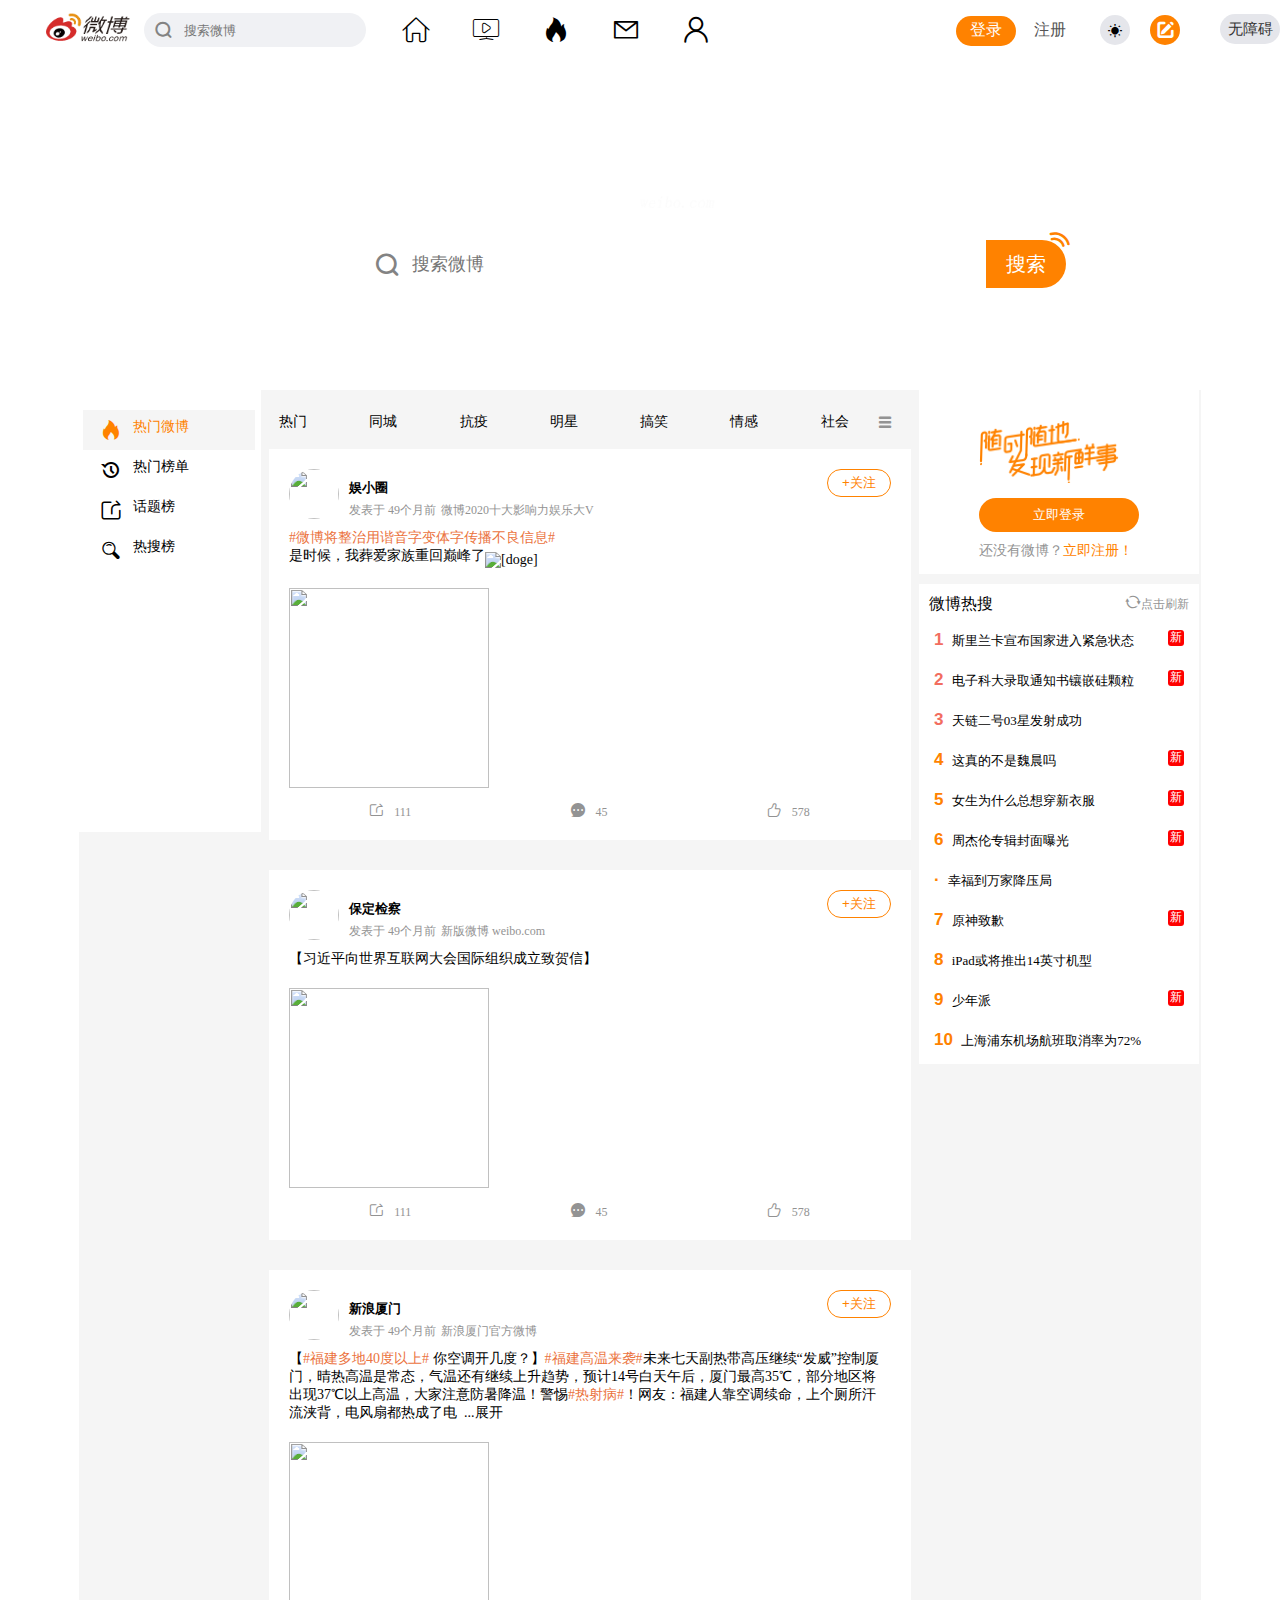
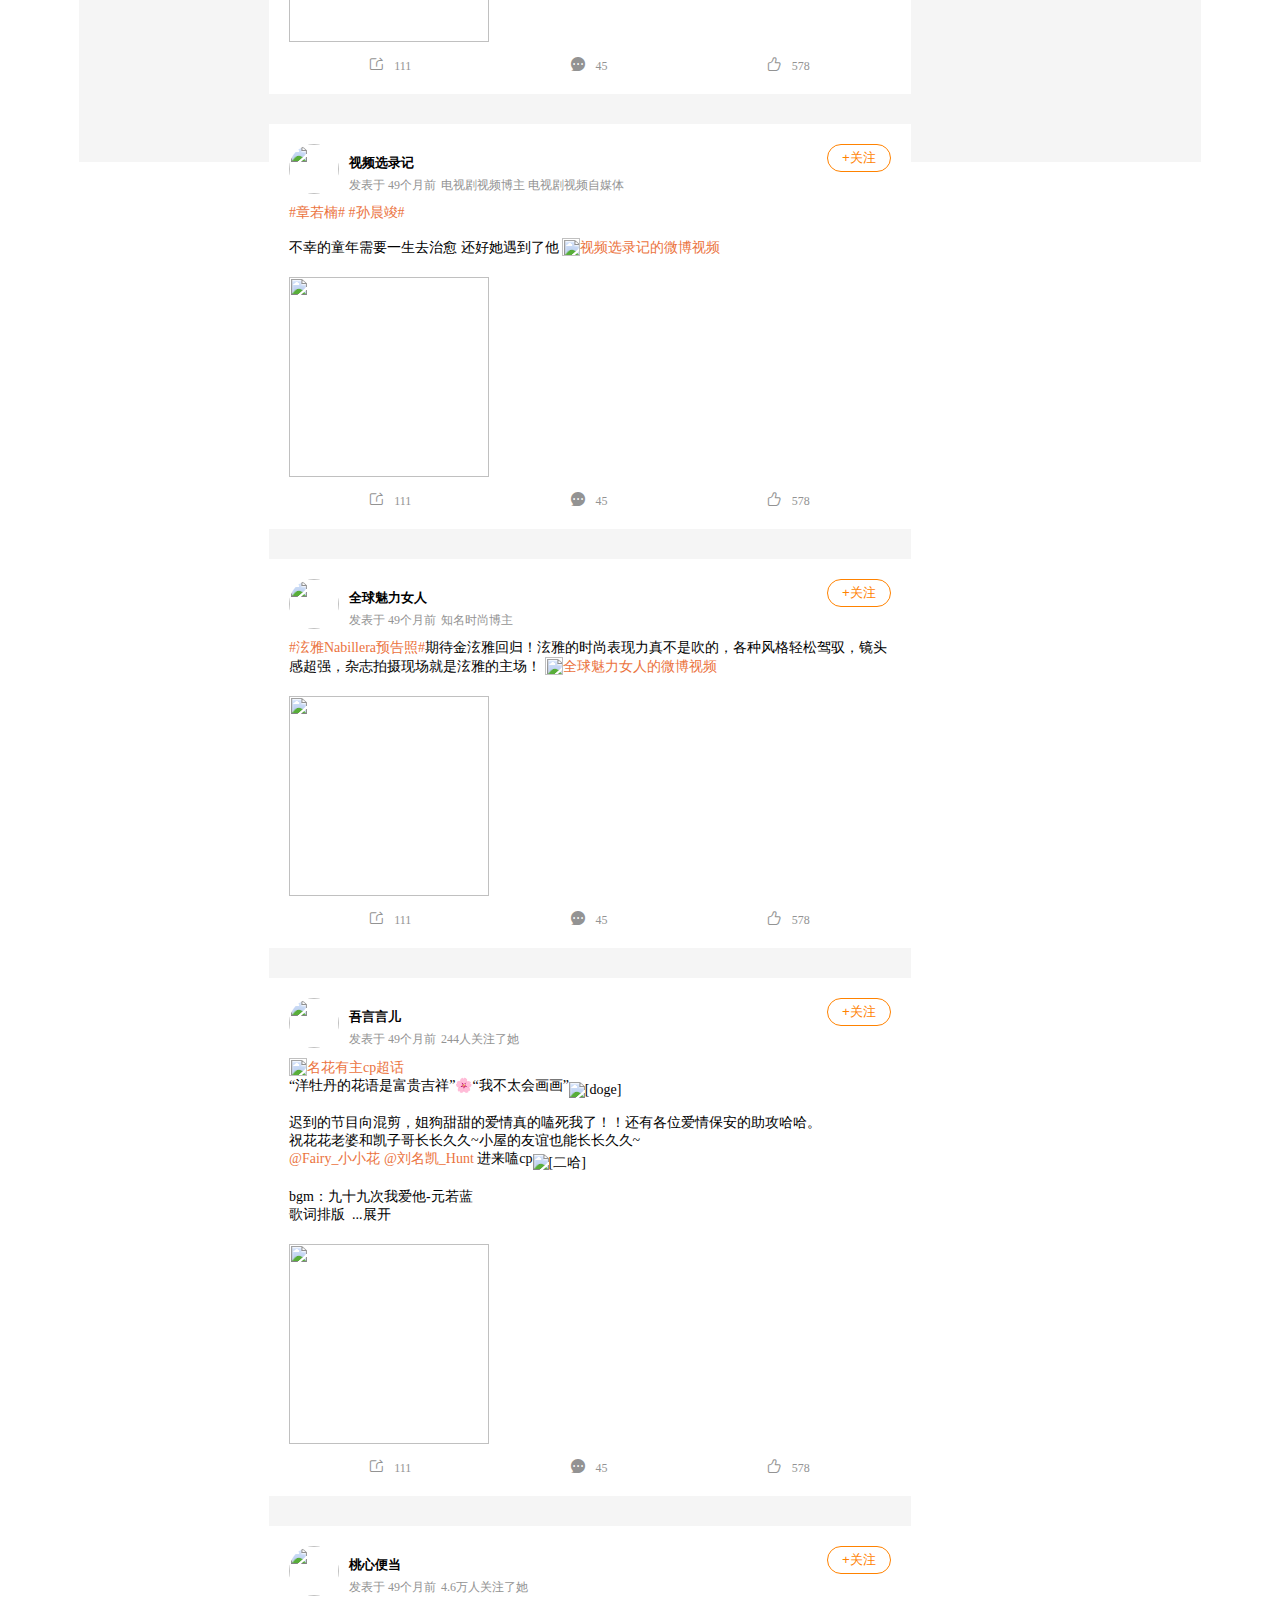
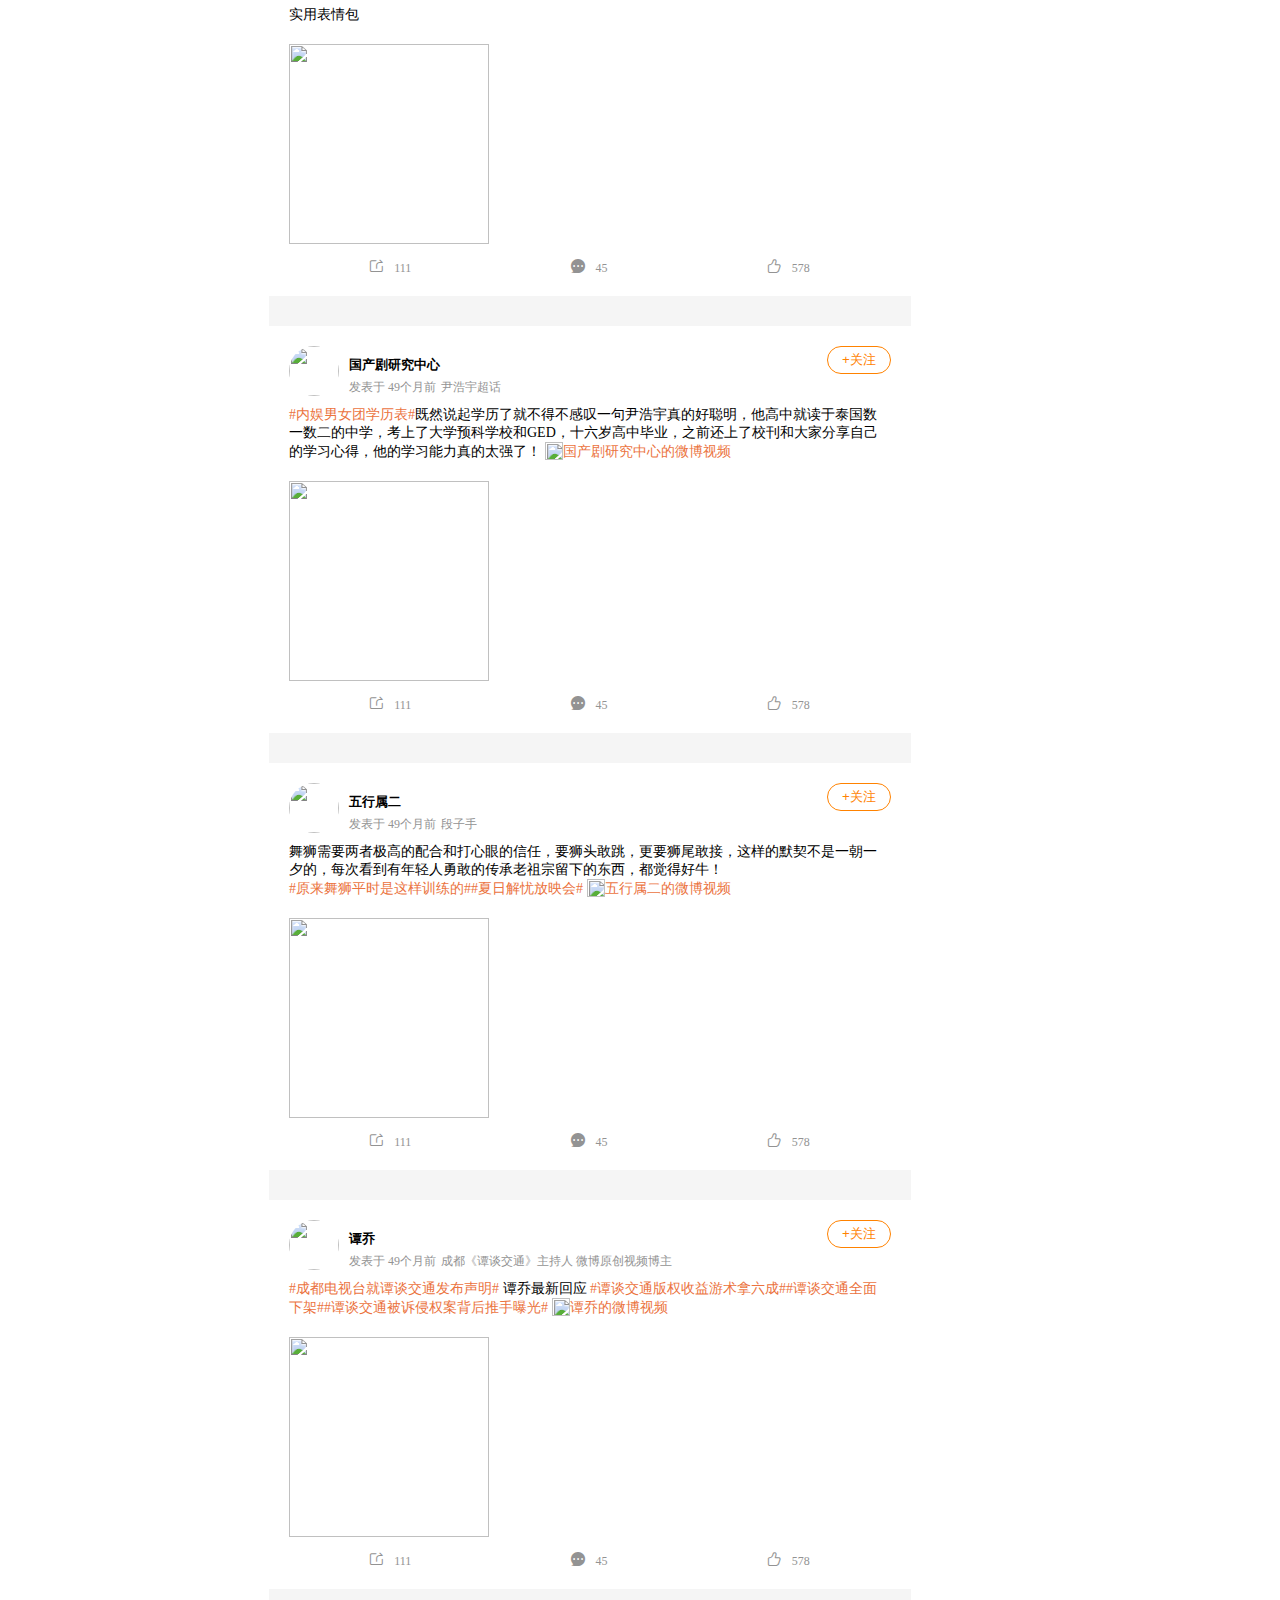
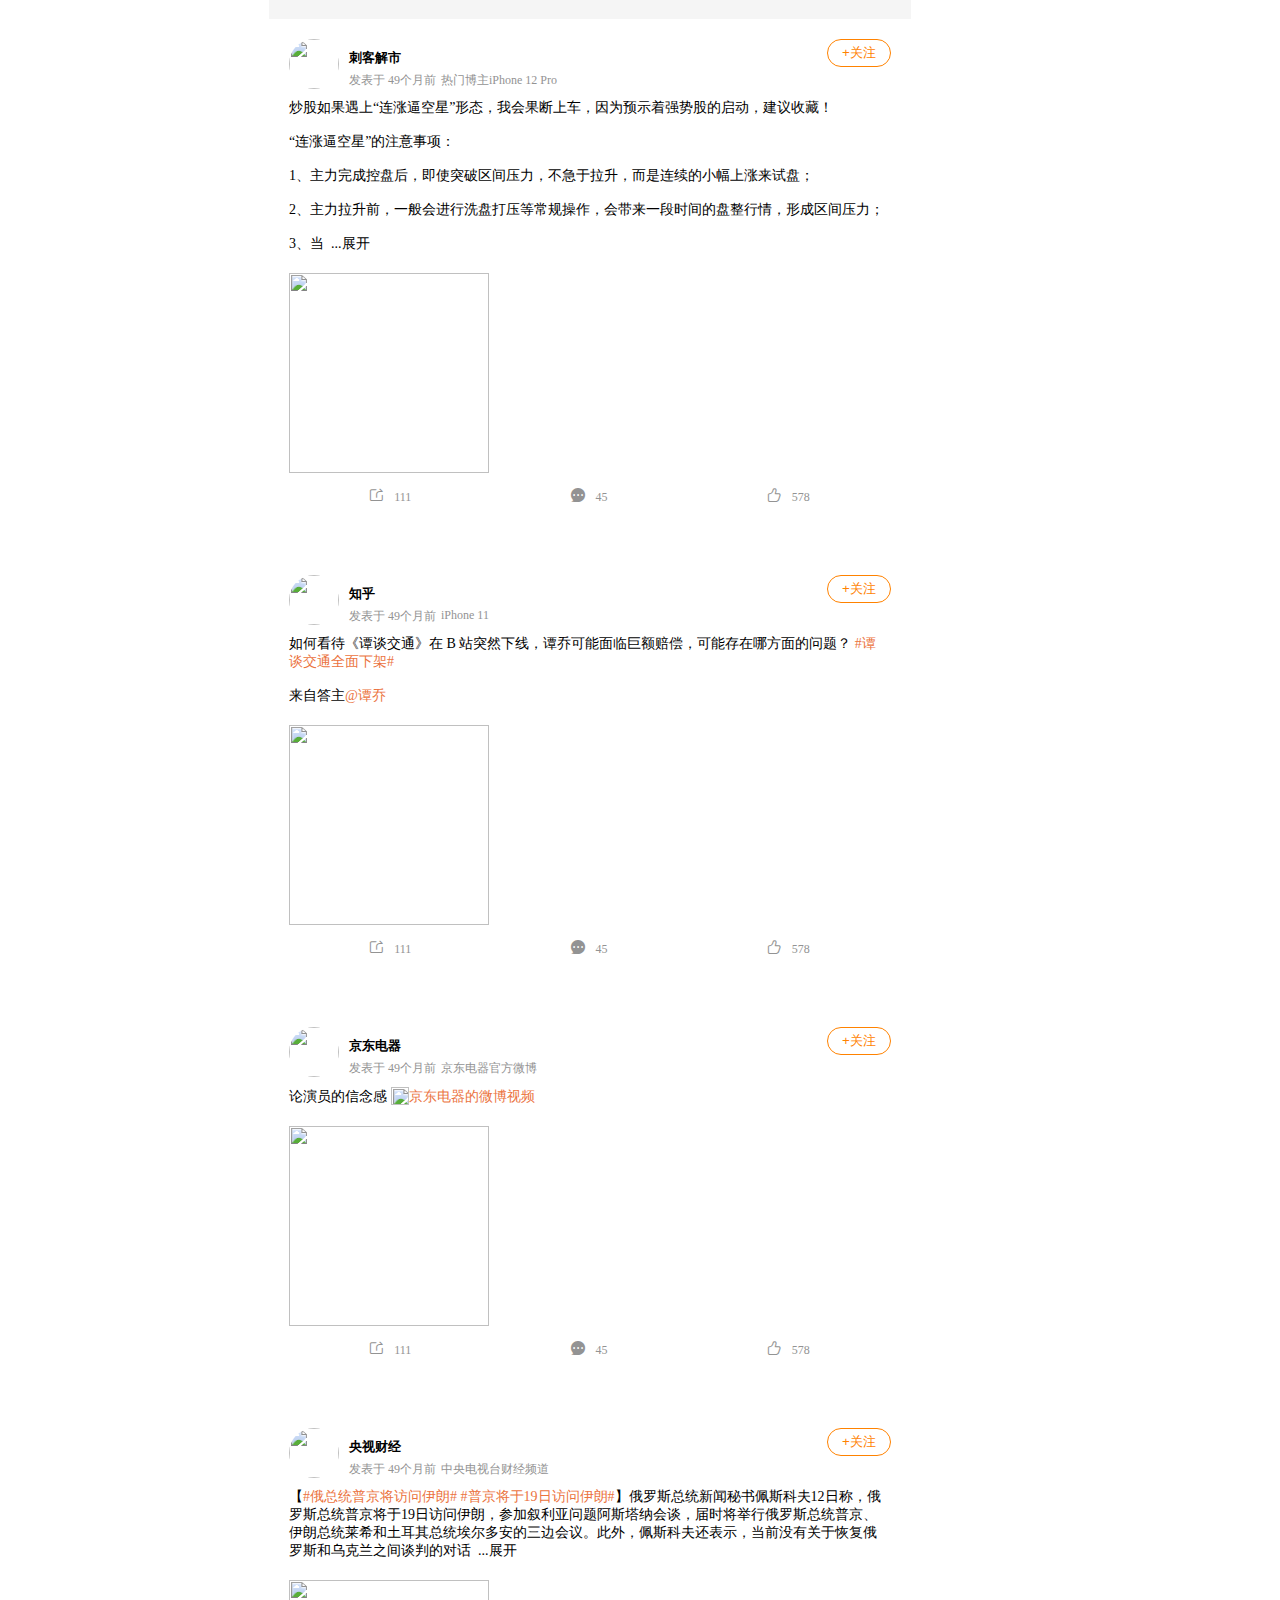
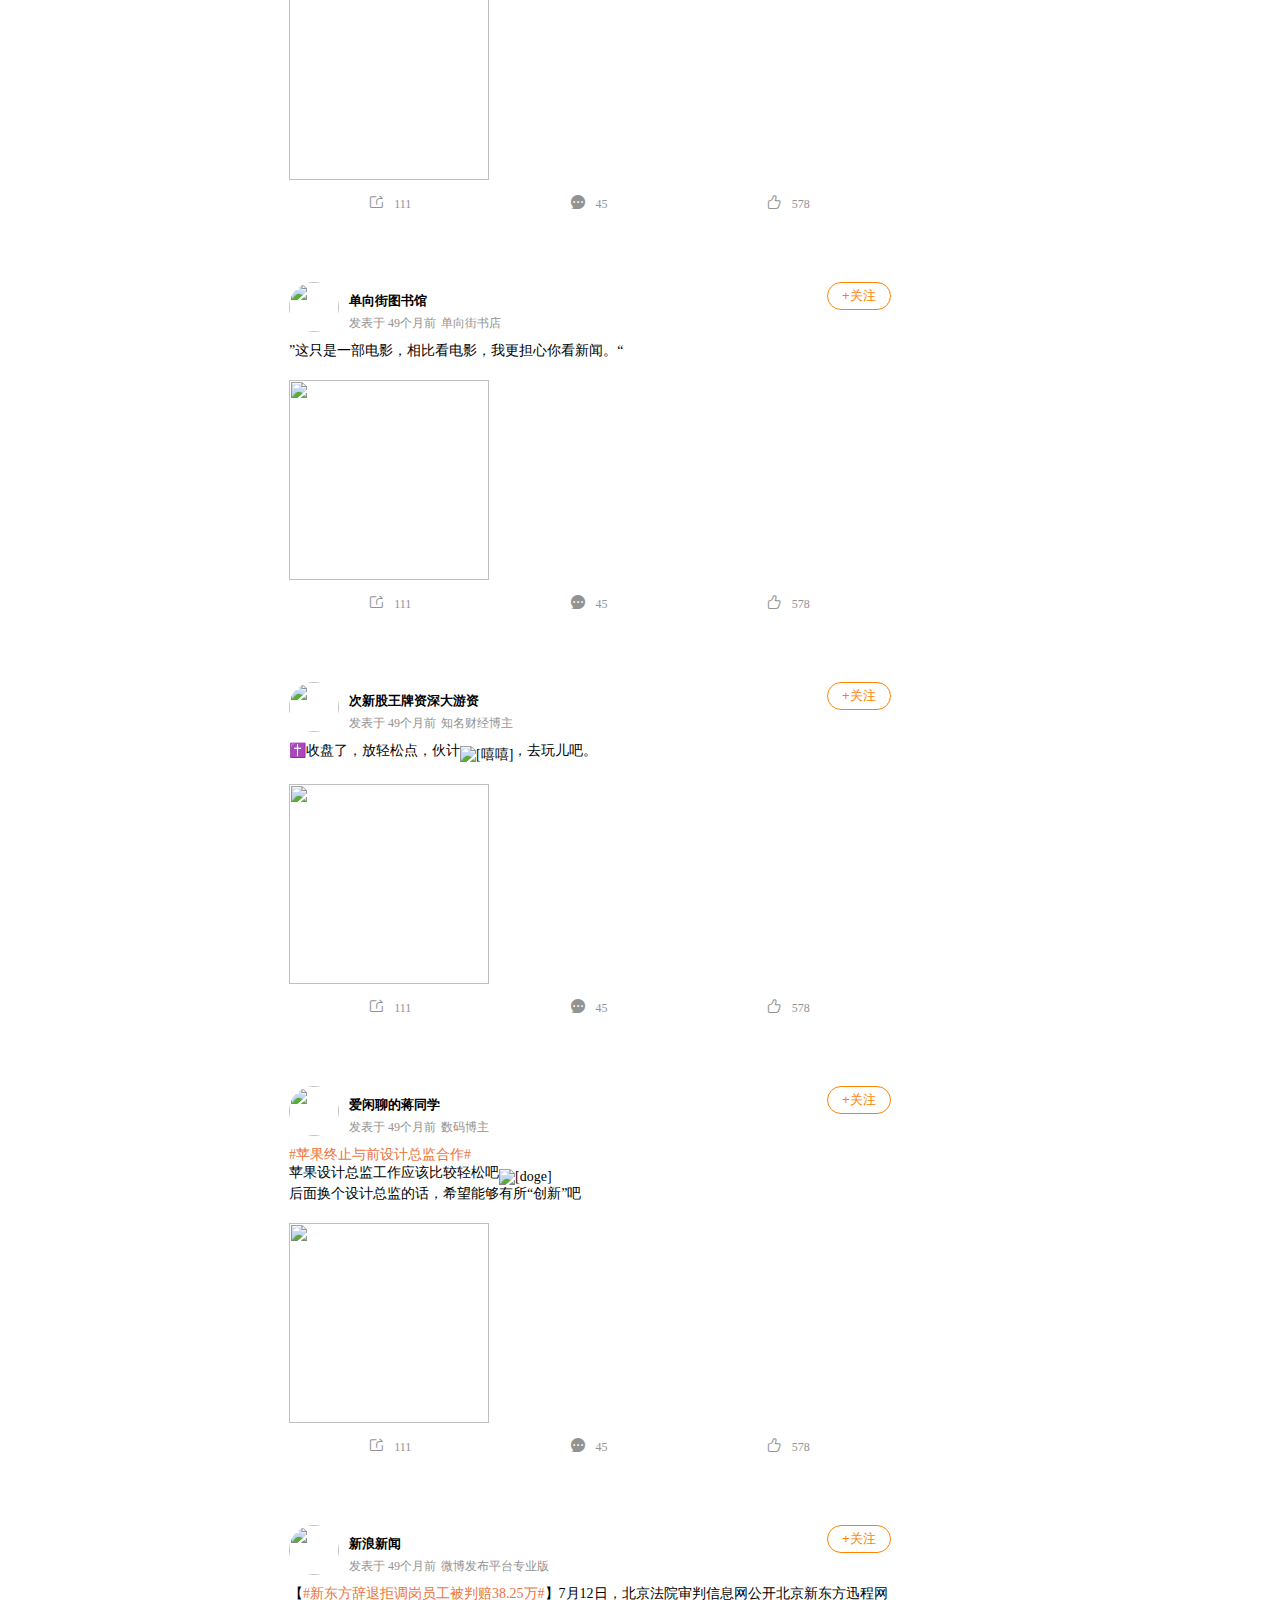
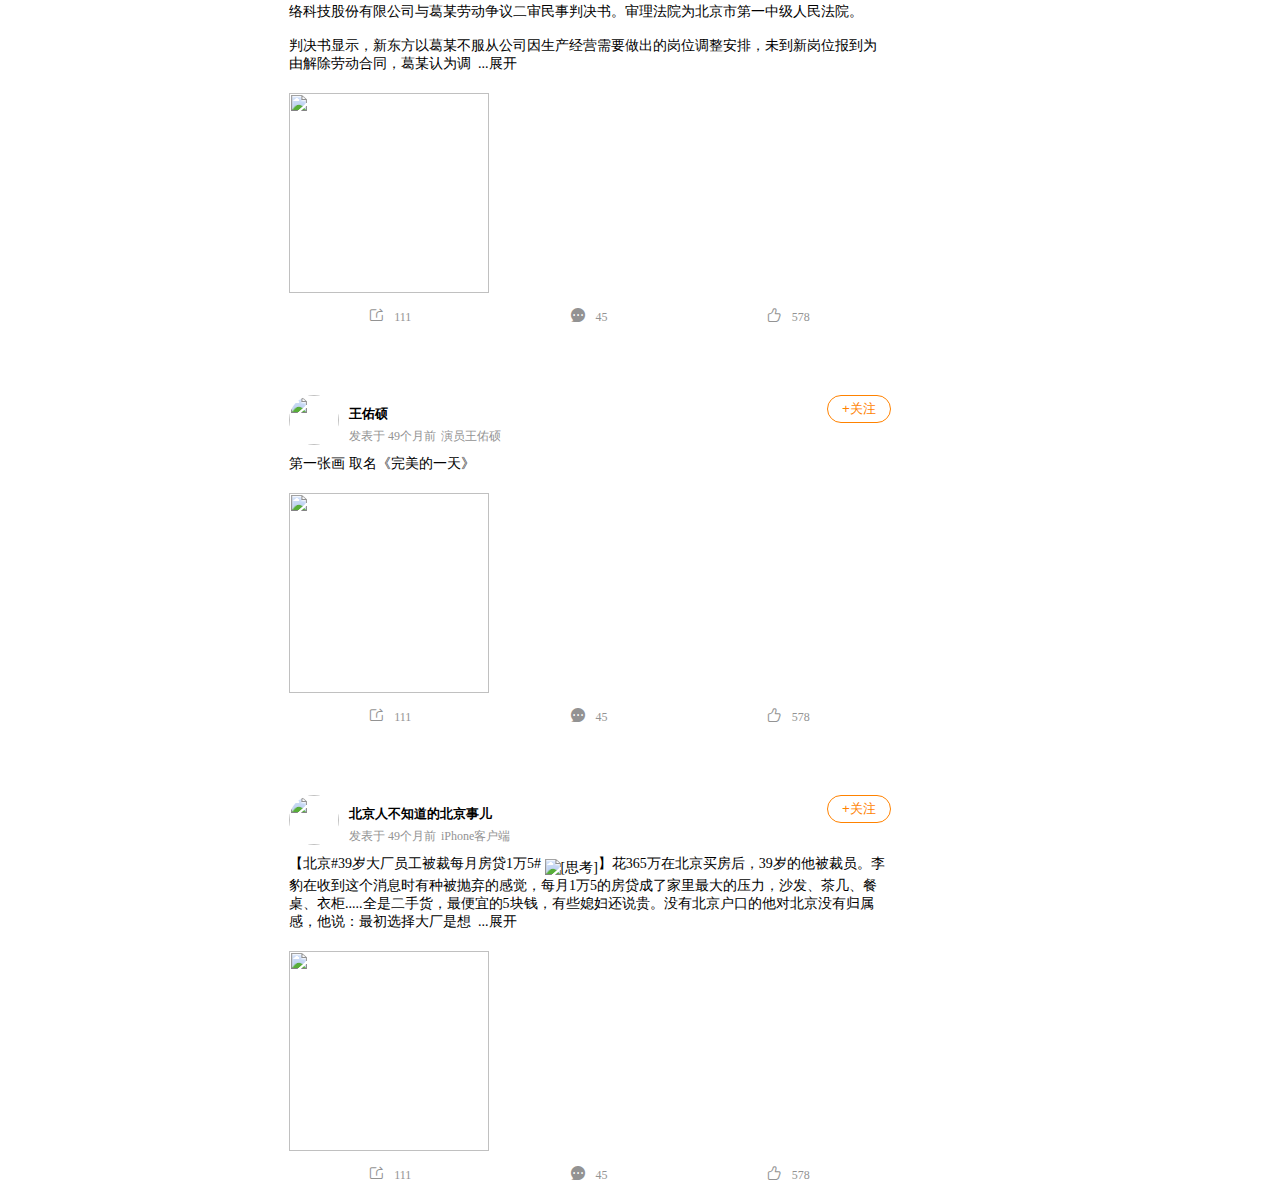
==== index.html @ ed2c86ce "one" ====
<!DOCTYPE html>
<html lang="zh_CN">

<head>
    <meta charset="UTF-8">
    <meta http-equiv="X-UA-Compatible" content="IE=edge">
    <meta name="viewport" content="width=device-width, initial-scale=1.0">
    <title>Document</title>
    <link rel="stylesheet" href="./css/index.css">
    <link rel="stylesheet" href="./iconfont/font_3520881_inl55x8ua5b/iconfont.css">
</head>

<body>
    <div class="container">
        <div class="top_nav">
            <img src="./images/navlogo.jpg" alt="">
            <div class="smallsearch">
                <div class="iconfont smallloup">&#xe622;</div>
                <input type="text" name="" id="" placeholder="搜索微博">
            </div>
            <ul>
                <li><i class="iconfont text">&#xe64f;</i></li>
                <li><i class="iconfont text">&#xe649;</i></li>
                <li><i class="iconfont text">&#xe8c9;</i></li>
                <li><i class="iconfont text">&#xe624;</i></li>
                <li class="hid"><i class="iconfont text">&#xe614;</i></li>
            </ul>
            <div class="twobutton">
                <button>登录</button>
                <button>注册</button>
            </div>
            <div class="twopics">
                <span class="iconfont">&#xe6ee;</span>
                <span class="iconfont zhuti">&#xe602;</span>
            </div>
            <button class="nobtn">无障碍</button>

        </div>
        <div class="white"></div>
        
        <div class="header">
            <div class="logo">
                <div class="iconfont eye">&#xe601;</div>
                <img src="./images/wbword1.png" alt="">
            </div>
            <div class="search">
                <div class="iconfont loup">&#xe622;</div>
                <input type="text" value="" placeholder="搜索微博">
                <button>搜索</button>
                <div class="iconfont sign"> &#xe784;</div>

            </div>
            <video src="./images/weibo_login (1).mp4" loop="loop" autoplay="autoplay" muted="muted"
                class="videos"></video>
        </div>
        <div class="bodycontainer">
            <div class="bodyleft">
                <ul>
                    <li class="one">
                        <i class="iconfont icon">&#xe8c9;</i>
                        <span class="wb">热门微博</span>
                    </li>
                    <li class="two">
                        <i class="iconfont icon">&#xeaf7;</i>
                        <span class="bd">热门榜单</span>
                    </li>
                    <li class="three">
                        <i class="iconfont icon">&#xe8b0;</i>
                        <span class="ht">话题榜</span>
                    </li>
                    <li class="four">
                        <i class="iconfont icon">&#xe723;</i>
                        <span class="rs">热搜榜</span>
                    </li>
                </ul>
            </div>
            <div class="bodymiddle">
                <div class="middlenav">
                    <ul>
                        <li>热门</li>
                        <li>同城</li>
                        <li>抗疫</li>
                        <li>明星</li>
                        <li>搞笑</li>
                        <li>情感</li>
                        <li>社会</li>
                        <li class="iconfont more">&#xe600;</li>
                    </ul>
                </div>
                <div class="middlebottom">
                    <!-- <div class="user1">
                        <div class="hd">
                            <img src="https://tvax1.sinaimg.cn/crop.0.0.1080.1080.180/0061L9kJly8h30rimxwohj30u00u0ac7.jpg?KID=imgbed,tva&Expires=1657710434&ssig=f6Y3Oa8xI0"
                                alt="">
                        </div>
                        <div class="info">
                            <div class="username">娱小圈</div>
                            <div class="endtime">2小时前</div>
                            <div class="kehu">来自 三星android智能手机</div>
                        </div>
                        <button class="guanzhu">+关注</button>
                        <div class="maintext">
                            <p><a href="//s.weibo.com/weibo?q=%23%E5%BE%AE%E5%8D%9A%E5%B0%86%E6%95%B4%E6%B2%BB%E7%94%A8%E8%B0%90%E9%9F%B3%E5%AD%97%E5%8F%98%E4%BD%93%E5%AD%97%E4%BC%A0%E6%92%AD%E4%B8%8D%E8%89%AF%E4%BF%A1%E6%81%AF%23"
                                    target="_blank">#微博将整治用谐音字变体字传播不良信息#</a><br />是时候，我葬爱家族重回巅峰了<img alt="[doge]"
                                    title="[doge]"
                                    src="https://face.t.sinajs.cn/t4/appstyle/expression/ext/normal/a1/2018new_doge02_org.png"></p>
                                <img src="./images/样式1.jpg" alt=""
                                class="imgs">
                        </div>
                        <ul>
                            <li><i class="iconfont mr">&#xe8b0;</i><span>111</span></li>
                            <li><i class="iconfont mr">&#xe604;</i><span>45</span></li>
                            <li><i class="iconfont mr">&#xe8ad;</i><span>578</span></li>
                        </ul>
                    </div> -->
                    <div class="htb">
                        <div class="title1">
                            <span class="fire2"><i class="fire1">1</i></span>
                            <div class="titlecon">#年龄越小戴牙套效果越好吗#</div>
                            <div class="neirong">【#年龄越小戴牙套效果越好吗#？[思考]】因为怕牙不齐影响孩子容貌，不少家长都有“牙齿矫正焦虑”，有的孩子两三岁就戴上了牙套。牙不齐，医学术语叫错颌畸形，#我国近七成儿童青少年患错颌畸形#。医生介绍，一般最佳矫治时间是十二三岁，恒牙已完成替换，骨头修复能力很好。你身边有戴牙套的朋</div>
                            <img src="https://wx2.sinaimg.cn/large/002TLsr9ly8h456s53ai4j60ay0aymxp02.jpg" alt="">
                            <div class="last">
                                 <div class="read">阅读1.9亿</div>
                            <div class="talk">讨论1.9亿</div>
                            </div>
                           
                        </div>
                    


                    </div>
                </div>
            </div>
            <div class="bodyright">
                <div class="righttop">
                    <div class="newthing">
                    </div>
                    <button class="load">立即登录</button>
                    <div class="question">还没有微博？<span>立即注册！</span></div>
                </div>
                <div class="hot">
                    <span>微博热搜</span>
                    <span class="shuashua"><i class="iconfont io">&#xe6a7;</i>点击刷新</span>
                    <div class="hostr"></div>
                </div>
            </div>
        </div>
    </div>
    <script src="./js/data.js"></script>
    <script>
        //渲染右侧热搜界面
        var str = '';
        var hotsr = document.querySelector('.hostr');
        for (var i = 0; i < resou.data.band_list.length; i++) {
            str += `<ul>            
            <li class="list"><i class="${resou.data.band_list[i].realpos == 1 || resou.data.band_list[i].realpos == 2 || resou.data.band_list[i].realpos == 3 ? 'num' : 'num2'}">
                ${resou.data.band_list[i].realpos == undefined ? '·' : resou.data.band_list[i].realpos}</i>
                ${resou.data.band_list[i].note}`
                + `<i class="${resou.data.band_list[i].label_name == undefined || resou.data.band_list[i].label_name == '' ? '' : 'newhot'}"><span>${resou.data.band_list[i].label_name == undefined ? '' : resou.data.band_list[i].label_name}</span></i></li>
            </ul>`
        }
        hotsr.innerHTML = str;

         //点击立即刷新，数据写入新的       
        var shuashua = document.querySelector('.shuashua');
        shuashua.onclick = function () {
            var str = '';
            var hotsr = document.querySelector('.hostr');
            for (var i = 11; i < resou.data.band_list.length; i++) {
                str += `<ul>            
            <li class="list"><i class="${resou.data.band_list[i].realpos == 1 || resou.data.band_list[i].realpos == 2 || resou.data.band_list[i].realpos == 3 ? 'num' : 'num2'}">
                ${resou.data.band_list[i].realpos == undefined ? '·' : resou.data.band_list[i].realpos}</i>
                ${resou.data.band_list[i].note}`
                    + `<i class="${resou.data.band_list[i].label_name == undefined || resou.data.band_list[i].label_name == '' ? '' : 'newhot'}"><span>${resou.data.band_list[i].label_name == undefined ? '' : resou.data.band_list[i].label_name}</span></i></li>
            </ul>`
            }
            hotsr.innerHTML = str;
        }

        //获取发布于几小时前（函数
        function getDateDiff(dateTimeStamp) {
            var minute = 1000 * 60;
            var hour = minute * 60;
            var day = hour * 24;
            var halfamonth = day * 15;
            var month = day * 30;

            var now = new Date().getTime();
            var diffValue = now - dateTimeStamp;
            if (diffValue < 0) {
                //若日期不符则弹出窗口告之
                alert("结束日期不能小于开始日期！");
            }
            var monthC = diffValue / month;
            var weekC = diffValue / (7 * day);
            var dayC = diffValue / day;
            var hourC = diffValue / hour;
            var minC = diffValue / minute;
            if (monthC >= 1) {
                result = "发表于 " + parseInt(monthC) + "个月前";
            } else if (weekC >= 1) {
                result = "发表于 " + parseInt(weekC) + "周前";
            } else if (dayC >= 1) {
                result = "发表于 " + parseInt(dayC) + "天前";
            } else if (hourC >= 1) {
                result = "发表于 " + parseInt(hourC) + "个小时前";
            } else if (minC >= 1) {
                result = "发表于 " + parseInt(minC) + "分钟前";
            } else
                result = "刚刚发表";
            return result;
        }
        
        //渲染热门微博
        function rmwb() {
            var list = '';
            var middlebottom = document.querySelector('.middlebottom');
            for (let i = 0; i < remenwb.statuses.length; i++) {
                var endtime = new Date(remenwb.statuses[i].created_at).getTime()
                list += ` <div class="user1">
                        <div class="hd">
                            <img src="${remenwb.statuses[i].user.avatar_large}"
                                alt="">
                        </div>
                        <div class="info">
                            <div class="username">${remenwb.statuses[i].user.screen_name}</div>
                            <div class="endtime">${getDateDiff(endtime)}</div>
                            <div class="kehu">${remenwb.statuses[i].source}</div>
                        </div>
                        <button class="guanzhu">+关注</button>
                        <div class="maintext">
                            <p>${remenwb.statuses[i].text}</p>
                                <img src="${remenwb.statuses[i].user.avatar_large}" alt=""
                                class="imgs">
                        </div>
                        <ul>
                            <li><i class="iconfont mr">&#xe8b0;</i><span>111</span></li>
                            <li><i class="iconfont mr">&#xe604;</i><span>45</span></li>
                            <li><i class="iconfont mr">&#xe8ad;</i><span>578</span></li>
                        </ul>
                    </div>`;
        var one=document.querySelector('.one');
        one.style='background-color:#f5f5f5; color:#ff8200';
                }
            middlebottom.innerHTML = list;
        }
        rmwb()//开局调用一次

        var wb = document.querySelector('.wb');
        var one=document.querySelector('.one');
        var bd = document.querySelector('.bd');
        var ht = document.querySelector('.ht');

        var two=document.querySelector('.two');
        var three=document.querySelector('.three');

        var uese1=document.querySelector('.user1')
        //点击热门微博改变数据
        wb.addEventListener('click', () => {
            rmwb();
            one.style='background-color:#f5f5f5; color:#ff8200';
            two.style='background-color:#fff;';
            three.style='background-color:#fff';
            user1.style='display:none;';
        })
        
        //渲染热门榜单
        function rmbd() {
            var list = '';
            var middlebottom = document.querySelector('.middlebottom');
            for (let i = 0; i < remenbd.statuses.length; i++) {
                var endtime = new Date(remenbd.statuses[i].created_at).getTime()
                list += ` <div class="user1">
                        <div class="hd">
                            <img src="${remenbd.statuses[i].user.avatar_large}"
                                alt="">
                        </div>
                        <div class="info">
                            <div class="username">${remenbd.statuses[i].user.screen_name}</div>
                            <div class="endtime">${getDateDiff(endtime)}</div>
                            <div class="kehu">${remenbd.statuses[i].source}</div>
                        </div>
                        <button class="guanzhu">+关注</button>
                        <div class="maintext">
                            <p>${remenbd.statuses[i].text}</p>
                                <img src="${remenbd.statuses[i].user.avatar_large}" alt=""
                                class="imgs">
                        </div>
                        <ul>
                            <li><i class="iconfont mr">&#xe8b0;</i><span>111</span></li>
                            <li><i class="iconfont mr">&#xe604;</i><span>45</span></li>
                            <li><i class="iconfont mr">&#xe8ad;</i><span>578</span></li>
                        </ul>
                    </div>`;
            }
            middlebottom.innerHTML = list;
        }  
        
        //点击热门榜单改变数据
        bd.addEventListener('click', () => {
            rmbd();
            two.style='background-color:#f5f5f5; color:#ff8200';
            one.style='background-color:#fff';
            three.style='background-color:#fff';

        })
    
    
        //渲染话题榜
        function htb() {
            var list = '';
            var middlebottom = document.querySelector('.middlebottom');
            for (let i = 0; i < huati.data.statuses.length; i++) {
                list += ` <div class="htb">
                        <div class="title1">
                            <span class="${huati.data.statuses[i].rank== 1 || huati.data.statuses[i].rank== 2 || huati.data.statuses[i].rank== 3 ? 'fire' : 'fire2'}"><i class="fire1">${huati.data.statuses[i].rank}</i></span>


                            <div class="titlecon">#${huati.data.statuses[i].topic}#</div>
                            <div class="neirong">${huati.data.statuses[i].mblog.text}</div>
                            <div class="i"></div>
                            <div class="last">
                                 <div class="read">阅读1.9亿</div>
                            </div>
                           
                        </div>
                    


                    </div>`;
        // var one=document.querySelector('.one');
        // one.style='background-color:#f5f5f5; color:#ff8200';
                }
            middlebottom.innerHTML = list;
        }
        // htb()
        //点击话题榜改变数据

        ht.addEventListener('click',()=>{
            htb();
            three.style='background-color:#f5f5f5; color:#ff8200';
            one.style='background-color:#fff';
            two.style='background-color:#fff';

        })
    console.log(window.innerWidth);
    
    </script>

</body>

</html>
---- css/index.css ----
@charset "UTF-8";
* {
  margin: 0;
  padding: 0;
}

ul {
  list-style: none;
}

a {
  text-decoration: none;
  color: #eb7340;
}

.maintext p img {
  width: 18px;
  height: 18px;
  vertical-align: -4px;
}

.endtime, .kehu {
  color: #939393;
}

@media screen and (min-width: 960px) {
  .header {
    height: 330px;
    position: relative;
  }
  .header .logo .eye {
    color: #fff;
    font-size: 53px;
    position: absolute;
    left: 45%;
    margin-top: 95px;
    z-index: 1;
  }
  .header .logo img {
    position: absolute;
    left: 47%;
    margin-top: 73px;
    z-index: 1;
    width: 180px;
    height: 180px;
  }
  .header .search {
    position: absolute;
    z-index: 1;
    width: 704px;
    height: 48px;
    background-color: #fff;
    left: 28%;
    margin-top: 180px;
    border-radius: 35px;
    border: 1px solid transparent;
    box-sizing: border-box;
    display: flex;
  }
  .header .search:active {
    border: solid 1px #ff8200;
  }
  .header .search .loup {
    font-size: 28px;
    color: #838383;
    margin: 10px 5px 8px 15px;
    font-weight: bold;
    border-radius: 35px;
    float: left;
  }
  .header .search input {
    float: left;
    line-height: 48px;
    padding: 5px;
    border: none;
    outline: none;
    font-size: 18px;
    color: #838383;
    border-radius: 35px;
  }
  .header .search button {
    position: absolute;
    right: -5px;
    top: -1px;
    font-size: 20px;
    background-color: #ff8200;
    width: 80px;
    height: 48px;
    border-radius: 0px 35px 35px 0px;
    border: none;
    color: #fff;
    padding: 5px;
    box-sizing: border-box;
    font-weight: 400;
  }
  .header .search .sign {
    position: absolute;
    z-index: 2;
    right: -10px;
    top: -12px;
    transform: rotate(30deg);
    font-size: 25px;
    color: #ff8200;
    font-weight: bold;
  }
  .header .videos {
    width: 100%;
    height: 330px;
    position: absolute;
    top: 0;
    z-index: 0;
    object-fit: cover;
  }
  .top_nav {
    width: 100%;
    height: 60px;
    margin-bottom: 60px;
    background-color: #fff;
    z-index: 5;
    display: flex;
    position: fixed;
    overflow: hidden;
  }
  .top_nav > img {
    height: 40px;
    margin-top: 6px;
    margin-right: 10px;
    margin-left: 40px;
  }
  .top_nav .smallsearch {
    background-color: #f0f1f4;
    height: 34px;
    margin-top: 13px;
    margin-right: 20px;
    border-radius: 30px;
    display: flex;
  }
  .top_nav .smallsearch .smallloup {
    font-size: 20px;
    margin: 7px 5px 0px 10px;
    font-weight: bold;
    color: #838383;
  }
  .top_nav input {
    height: 34px;
    border-radius: 30px;
    background-color: transparent;
    border: none;
    padding: 5px;
    box-sizing: border-box;
    outline: none;
  }
  .top_nav ul {
    flex: 1;
    height: 100%;
  }
  .top_nav ul li {
    text-align: center;
    line-height: 60px;
    float: left;
    margin-right: 10px;
  }
  .top_nav ul .text {
    padding: 3px 15px;
    font-size: 30px;
  }
  .top_nav ul .text:hover {
    background-color: #f0f1f4;
    cursor: pointer;
  }
  .top_nav ul .text:active {
    color: #ff8200;
  }
  .top_nav .twobutton {
    line-height: 60px;
    margin-left: 20px;
  }
  .top_nav .twobutton > :nth-child(1) {
    border-radius: 30px;
    width: 60px;
    height: 30px;
    border: none;
    background-color: #ff8200;
    padding: 2px 5px;
    color: #fff;
    font-size: 16px;
    box-sizing: border-box;
    text-align: center;
  }
  .top_nav .twobutton > :nth-child(2) {
    border-radius: 30px;
    width: 60px;
    height: 30px;
    border: none;
    background-color: #fff;
    padding: 2px 5px;
    color: #555;
    font-size: 16px;
    box-sizing: border-box;
    text-align: center;
  }
  .top_nav .twopics span {
    margin-left: 20px;
    margin-top: 15px;
    width: 30px;
    height: 30px;
    border-radius: 50%;
    background-color: #E5E6EB;
    float: left;
    font-size: 20px;
    text-align: center;
    padding: 5px;
    box-sizing: border-box;
  }
  .top_nav .twopics .zhuti {
    background-color: #ff8200;
    color: #fff;
  }
  .top_nav .nobtn {
    margin-top: 14px;
    border-radius: 30px;
    width: 60px;
    height: 30px;
    border: none;
    background-color: #E5E6EB;
    padding: 2px 7px;
    color: #333;
    font-size: 15px;
    box-sizing: border-box;
    text-align: center;
    margin-left: 40px;
  }
  .bodycontainer {
    width: 1122px;
    height: 1372px;
    background-color: #f5f5f5;
    margin: 0 auto;
  }
  .bodycontainer .bodyleft {
    width: 182px;
    height: 442px;
    background-color: #fff;
    float: left;
    margin-right: 8px;
  }
  .bodycontainer .bodyleft ul {
    padding: 20px 4px 0px 4px;
    position: relative;
  }
  .bodycontainer .bodyleft li {
    width: 172px;
    height: 40px;
    padding: 8px 16px;
    box-sizing: border-box;
  }
  .bodycontainer .bodyleft li:hover {
    background-color: #f5f5f5;
    cursor: pointer;
  }
  .bodycontainer .bodyleft li span {
    font-size: 14px;
    position: absolute;
  }
  .bodycontainer .bodyleft .icon {
    font-size: 24px;
    margin-right: 10px;
  }
  .bodycontainer .bodymiddle {
    width: 642px;
    height: 4534px;
    background-color: #f5f5f5;
    float: left;
    margin-right: 8px;
  }
  .bodycontainer .bodymiddle .middlenav {
    width: 642px;
    height: 44px;
    margin-bottom: 5px;
    background-color: #f5f5f5;
    margin-top: 10px;
  }
  .bodycontainer .bodymiddle .middlenav ul {
    display: flex;
    margin-left: 10px;
    position: relative;
  }
  .bodycontainer .bodymiddle .middlenav ul li {
    flex-grow: 1;
    font-size: 14px;
    line-height: 44px;
  }
  .bodycontainer .bodymiddle .middlenav ul .more {
    position: absolute;
    right: 19px;
    color: #939393;
  }
  .bodycontainer .bodymiddle .middlebottom {
    width: 642px;
    height: 100%;
    background-color: #f5f5f5;
  }
  .bodycontainer .bodymiddle .middlebottom .user1 {
    width: 642px;
    height: auto;
    background-color: #fff;
    padding: 20px;
    box-sizing: border-box;
    margin-bottom: 30px;
    overflow: hidden;
  }
  .bodycontainer .bodymiddle .middlebottom .user1 .hd {
    float: left;
  }
  .bodycontainer .bodymiddle .middlebottom .user1 .hd img {
    width: 50px;
    height: 50px;
    border-radius: 50%;
  }
  .bodycontainer .bodymiddle .middlebottom .user1 .info {
    float: left;
    margin-top: 10px;
    margin-left: 10px;
    margin-bottom: 10px;
  }
  .bodycontainer .bodymiddle .middlebottom .user1 .info .username {
    font-size: 13px;
    font-weight: bold;
    margin-bottom: 5px;
  }
  .bodycontainer .bodymiddle .middlebottom .user1 .info .endtime,
  .bodycontainer .bodymiddle .middlebottom .user1 .info .kehu {
    font-size: 12px;
    float: left;
    margin-right: 5px;
  }
  .bodycontainer .bodymiddle .middlebottom .user1 .guanzhu {
    float: right;
    width: 64px;
    height: 28px;
    border-radius: 30px;
    border: 1px solid #ff8200;
    background-color: #fff;
    color: #ff8200;
  }
  .bodycontainer .bodymiddle .middlebottom .user1 .maintext {
    float: left;
    width: 600px;
  }
  .bodycontainer .bodymiddle .middlebottom .user1 .maintext p {
    font-size: 14px;
    margin-bottom: 20px;
  }
  .bodycontainer .bodymiddle .middlebottom .user1 ul {
    width: 600px;
    float: left;
    display: flex;
    margin: 0 auto;
    background-color: #fff;
    justify-content: space-around;
    font-size: 12px;
    color: #939393;
    margin-top: 10px;
  }
  .bodycontainer .bodymiddle .middlebottom .user1 ul li {
    flex-grow: 1;
    text-align: center;
  }
  .bodycontainer .bodymiddle .middlebottom .user1 ul li .mr {
    margin-right: 10px;
  }
  .bodycontainer .bodymiddle .middlebottom .htb {
    width: 642px;
    height: 150px;
    margin-bottom: 20px;
    background-color: #fff;
    position: relative;
    padding: 20px 10px;
    box-sizing: border-box;
  }
  .bodycontainer .bodymiddle .middlebottom .htb .fire {
    float: left;
    background: url(../images/fire.png) no-repeat 0px 0px;
    width: 46px;
    height: 23px;
    background-size: 43px;
    font-style: italic;
    margin-right: 10px;
  }
  .bodycontainer .bodymiddle .middlebottom .htb .fire .fire1 {
    font-size: 12px;
    margin-left: 20px;
    font-weight: bold;
    color: #fff;
  }
  .bodycontainer .bodymiddle .middlebottom .htb .fire2 {
    float: left;
    background: url(../images/hotRankDefault.png) no-repeat 0px 0px;
    width: 46px;
    height: 23px;
    background-size: 43px;
    font-style: italic;
    margin-right: 10px;
  }
  .bodycontainer .bodymiddle .middlebottom .htb .fire2 .fire1 {
    font-size: 12px;
    margin-left: 18px;
    font-weight: bold;
    color: #fff;
  }
  .bodycontainer .bodymiddle .middlebottom .htb .titlecon {
    float: left;
    font-weight: bold;
    font-size: 18px;
    margin-bottom: 18px;
  }
  .bodycontainer .bodymiddle .middlebottom .htb .neirong {
    width: 520px;
    height: 20px;
    white-space: nowrap;
    overflow: hidden;
    text-overflow: ellipsis;
    float: left;
    font-size: 14px;
    color: #838383;
  }
  .bodycontainer .bodymiddle .middlebottom .htb .i {
    width: 100px;
    height: 100px;
    position: absolute;
    right: 0;
    background-color: orange;
  }
  .bodycontainer .bodymiddle .middlebottom .htb img {
    display: none;
  }
  .bodycontainer .bodymiddle .middlebottom .htb .last {
    float: left;
    width: 500px;
    margin-top: 18px;
    font-size: 12px;
    color: #838383;
  }
  .bodycontainer .bodymiddle .middlebottom .htb .last .read {
    float: left;
    margin-right: 20px;
  }
  .bodycontainer .bodyright {
    width: 282px;
    height: 810px;
    background-color: #f5f5f5;
    float: left;
    margin-right: 0px;
  }
  .bodycontainer .bodyright .righttop {
    width: 280px;
    height: 184px;
    background-color: #fff;
    margin-bottom: 10px;
  }
  .bodycontainer .bodyright .righttop .newthing {
    float: left;
    background: url(../images/新鲜事.png) no-repeat;
    width: 140px;
    height: 63px;
    background-size: 100%;
    margin: 30px 60px 15px 60px;
  }
  .bodycontainer .bodyright .righttop .load {
    background-color: #ff8200;
    color: #fff;
    margin-left: 60px;
    width: 160px;
    height: 34px;
    border-radius: 30px;
    border: none;
  }
  .bodycontainer .bodyright .righttop .question {
    font-size: 14px;
    margin-left: 60px;
    margin-top: 10px;
    color: #939393;
  }
  .bodycontainer .bodyright .righttop .question span {
    color: #ff8200;
  }
  .hot {
    width: 280px;
    height: 480px;
    background-color: #fff;
    padding: 10px;
    box-sizing: border-box;
    overflow: hidden;
  }
  .hot .hostr {
    width: 260px;
    height: 100%;
    margin-top: 8px;
  }
  .hot .list {
    margin-top: 15px;
    padding: 0px 0px 0px 5px;
    font-size: 13px;
    margin-bottom: 20px;
  }
  .hot .num {
    font-style: normal;
    margin-right: 5px;
    font-size: 17px;
    font-family: Arial, Helvetica, sans-serif;
    color: #f26d5f;
    font-weight: bold;
  }
  .hot .num2 {
    font-style: normal;
    margin-right: 5px;
    font-size: 17px;
    color: #ff8200;
    font-weight: bold;
    font-family: Arial, Helvetica, sans-serif;
  }
  .hot .newhot {
    margin-left: 30px;
    float: right;
    margin-right: 5px;
    width: 16px;
    height: 16px;
    border-radius: 3px;
    background-color: red;
    box-sizing: border-box;
  }
  .hot .newhot > span {
    display: block;
    font-style: normal;
    color: white;
    line-height: 15px;
    text-align: center;
    font-size: 12px;
  }
  .hot .shuashua {
    float: right;
    color: #939393;
    font-size: 12px;
    margin-left: 10px;
    cursor: pointer;
  }
  .hot .shuashua .io {
    color: #939393;
  }
  .imgs {
    width: 200px;
    height: 200px;
  }
}

@media screen and (max-width: 640px) {
  .header {
    height: 330px;
    position: relative;
  }
  .header .logo .eye {
    color: #fff;
    font-size: 53px;
    position: absolute;
    left: 42%;
    margin-top: 95px;
    z-index: 1;
  }
  .header .logo img {
    position: absolute;
    left: 47%;
    margin-top: 73px;
    z-index: 1;
    width: 180px;
    height: 180px;
  }
  .header .search {
    position: absolute;
    z-index: 1;
    width: 300px;
    height: 38px;
    background-color: #fff;
    left: 28%;
    margin-top: 180px;
    border-radius: 35px;
    border: 1px solid transparent;
    box-sizing: border-box;
    display: flex;
  }
  .header .search:active {
    border: solid 1px #ff8200;
  }
  .header .search .loup {
    font-size: 28px;
    color: #838383;
    margin: 5px 5px 5px 15px;
    font-weight: bold;
    border-radius: 35px;
    float: left;
  }
  .header .search input {
    float: left;
    line-height: 48px;
    padding: 5px;
    border: none;
    outline: none;
    font-size: 18px;
    color: #838383;
    border-radius: 35px;
  }
  .header .search button {
    position: absolute;
    right: -5px;
    top: -1px;
    font-size: 20px;
    background-color: #ff8200;
    width: 80px;
    height: 38px;
    border-radius: 0px 35px 35px 0px;
    border: none;
    color: #fff;
    padding: 5px;
    box-sizing: border-box;
    font-weight: 400;
  }
  .header .search .sign {
    position: absolute;
    z-index: 2;
    right: -10px;
    top: -12px;
    transform: rotate(30deg);
    font-size: 25px;
    color: #ff8200;
    font-weight: bold;
  }
  .header .videos {
    width: 480px;
    height: 330px;
    position: absolute;
    top: 0;
    z-index: 0;
    object-fit: cover;
  }
  .top_nav {
    width: 100%;
    height: 60px;
    display: flex;
    z-index: 5;
    position: fixed;
    background-color: #fff;
  }
  .top_nav > img {
    width: 90px;
    height: 40px;
    margin-top: 6px;
    margin-right: 10px;
    margin-left: 20px;
  }
  .top_nav .smallsearch {
    background-color: #f0f1f4;
    width: 100px;
    height: 34px;
    margin-top: 13px;
    margin-right: 20px;
    border-radius: 30px;
    display: flex;
  }
  .top_nav .smallsearch .smallloup {
    font-size: 20px;
    margin: 7px 0px 0px 10px;
    font-weight: bold;
    color: #838383;
  }
  .top_nav input {
    width: 100px;
    height: 34px;
    border-radius: 30px;
    background-color: transparent;
    border: none;
    padding: 5px;
    box-sizing: border-box;
    outline: none;
  }
  .top_nav ul {
    width: 142px;
    height: 100%;
    display: none;
  }
  .top_nav ul li {
    text-align: center;
    line-height: 60px;
    float: left;
    margin-right: 10px;
  }
  .top_nav ul .text {
    padding: 3px 15px;
    font-size: 30px;
  }
  .top_nav ul .text:hover {
    background-color: #f0f1f4;
    cursor: pointer;
  }
  .top_nav ul .text:active {
    color: #ff8200;
  }
  .top_nav .twobutton {
    line-height: 60px;
    margin-left: 100px;
  }
  .top_nav .twobutton > :nth-child(1) {
    border-radius: 8px;
    width: 40px;
    height: 20px;
    border: none;
    background-color: #ff8200;
    color: #fff;
    font-size: 12px;
    box-sizing: border-box;
    text-align: center;
  }
  .top_nav .twobutton > :nth-child(2) {
    border-radius: 8px;
    width: 40px;
    height: 20px;
    border: none;
    background-color: #f0f1f4;
    color: #555;
    font-size: 12px;
    box-sizing: border-box;
    text-align: center;
  }
  .top_nav .twopics {
    display: none;
  }
  .top_nav .twopics span {
    margin-left: 20px;
    margin-top: 15px;
    width: 30px;
    height: 30px;
    border-radius: 50%;
    background-color: #E5E6EB;
    float: left;
    font-size: 20px;
    text-align: center;
    padding: 5px;
    box-sizing: border-box;
  }
  .top_nav .twopics .zhuti {
    background-color: #ff8200;
    color: #fff;
  }
  .top_nav .nobtn {
    display: none;
    margin-top: 14px;
    border-radius: 30px;
    width: 60px;
    height: 30px;
    border: none;
    background-color: #E5E6EB;
    padding: 2px 7px;
    color: #333;
    font-size: 15px;
    box-sizing: border-box;
    text-align: center;
    margin-left: 40px;
  }
  .bodycontainer {
    height: 1372px;
    background-color: #f5f5f5;
    margin: 0 auto;
  }
  .bodycontainer .bodyleft {
    display: none;
    width: 182px;
    height: 442px;
    background-color: #fff;
    float: left;
    margin-right: 8px;
  }
  .bodycontainer .bodyleft ul {
    padding: 20px 4px 0px 4px;
    position: relative;
  }
  .bodycontainer .bodyleft li {
    width: 172px;
    height: 40px;
    padding: 8px 16px;
    box-sizing: border-box;
  }
  .bodycontainer .bodyleft li:hover {
    background-color: #f5f5f5;
    cursor: pointer;
  }
  .bodycontainer .bodyleft li span {
    font-size: 14px;
    position: absolute;
  }
  .bodycontainer .bodyleft .icon {
    font-size: 24px;
    margin-right: 10px;
  }
  .bodycontainer .bodymiddle {
    width: 480px;
    height: 4534px;
    float: left;
    margin-right: 8px;
  }
  .bodycontainer .bodymiddle .middlenav {
    width: 450px;
    height: 44px;
    margin-bottom: 5px;
    margin-top: 10px;
  }
  .bodycontainer .bodymiddle .middlenav ul {
    display: flex;
    position: relative;
  }
  .bodycontainer .bodymiddle .middlenav ul li {
    flex-grow: 1;
    font-size: 14px;
    line-height: 44px;
    background-color: #f5f5f5;
    text-align: center;
  }
  .bodycontainer .bodymiddle .middlebottom {
    width: 480px;
    height: 100%;
    background-color: #f5f5f5;
  }
  .bodycontainer .bodymiddle .middlebottom .user1 {
    width: 480px;
    height: auto;
    background-color: #fff;
    padding: 20px 0px 0px 20px;
    box-sizing: border-box;
    margin-bottom: 30px;
    overflow: hidden;
  }
  .bodycontainer .bodymiddle .middlebottom .user1 .hd {
    float: left;
  }
  .bodycontainer .bodymiddle .middlebottom .user1 .hd img {
    width: 50px;
    height: 50px;
    border-radius: 50%;
  }
  .bodycontainer .bodymiddle .middlebottom .user1 .info {
    float: left;
    margin-top: 10px;
    margin-left: 10px;
    margin-bottom: 10px;
  }
  .bodycontainer .bodymiddle .middlebottom .user1 .info .username {
    font-size: 13px;
    font-weight: bold;
    margin-bottom: 5px;
  }
  .bodycontainer .bodymiddle .middlebottom .user1 .info .endtime,
  .bodycontainer .bodymiddle .middlebottom .user1 .info .kehu {
    font-size: 12px;
    float: left;
    margin-right: 5px;
  }
  .bodycontainer .bodymiddle .middlebottom .user1 .guanzhu {
    float: right;
    width: 60px;
    height: 28px;
    border-radius: 30px;
    border: 1px solid #ff8200;
    background-color: #fff;
    color: #ff8200;
  }
  .bodycontainer .bodymiddle .middlebottom .user1 .maintext {
    float: left;
    width: 400px;
  }
  .bodycontainer .bodymiddle .middlebottom .user1 .maintext p {
    font-size: 14px;
    margin-bottom: 20px;
    -webkit-line-clamp: 3;
    display: -webkit-box;
    -webkit-box-orient: vertical;
    overflow: hidden;
  }
  .bodycontainer .bodymiddle .middlebottom .user1 ul {
    width: 500px;
    float: left;
    display: flex;
    margin: 0 auto;
    background-color: #fff;
    justify-content: space-around;
    font-size: 12px;
    color: #939393;
    margin-top: 10px;
  }
  .bodycontainer .bodymiddle .middlebottom .user1 ul li {
    flex-grow: 1;
    text-align: center;
  }
  .bodycontainer .bodymiddle .middlebottom .user1 ul li .mr {
    margin-right: 10px;
  }
  .bodycontainer .bodyright {
    display: none;
    width: 282px;
    height: 810px;
    background-color: #f5f5f5;
    float: left;
    margin-right: 0px;
  }
  .bodycontainer .bodyright .righttop {
    width: 280px;
    height: 184px;
    background-color: #fff;
    margin-bottom: 10px;
  }
  .bodycontainer .bodyright .righttop .newthing {
    float: left;
    background: url(../images/新鲜事.png) no-repeat;
    width: 140px;
    height: 63px;
    background-size: 100%;
    margin: 30px 60px 15px 60px;
  }
  .bodycontainer .bodyright .righttop .load {
    background-color: #ff8200;
    color: #fff;
    margin-left: 60px;
    width: 160px;
    height: 34px;
    border-radius: 30px;
    border: none;
  }
  .bodycontainer .bodyright .righttop .question {
    font-size: 14px;
    margin-left: 60px;
    margin-top: 10px;
    color: #939393;
  }
  .bodycontainer .bodyright .righttop .question span {
    color: #ff8200;
  }
  .hot {
    width: 280px;
    height: 480px;
    background-color: #fff;
    padding: 10px;
    box-sizing: border-box;
    overflow: hidden;
    display: none;
  }
  .hot .hostr {
    width: 260px;
    height: 100%;
    margin-top: 8px;
  }
  .hot .list {
    margin-top: 15px;
    padding: 0px 0px 0px 5px;
    font-size: 13px;
    margin-bottom: 20px;
  }
  .hot .num {
    font-style: normal;
    margin-right: 5px;
    font-size: 17px;
    font-family: Arial, Helvetica, sans-serif;
    color: #f26d5f;
    font-weight: bold;
  }
  .hot .num2 {
    font-style: normal;
    margin-right: 5px;
    font-size: 17px;
    color: #ff8200;
    font-weight: bold;
    font-family: Arial, Helvetica, sans-serif;
  }
  .hot .newhot {
    margin-left: 30px;
    float: right;
    margin-right: 5px;
    width: 16px;
    height: 16px;
    border-radius: 3px;
    background-color: red;
    box-sizing: border-box;
  }
  .hot .newhot > span {
    display: block;
    font-style: normal;
    color: white;
    line-height: 15px;
    text-align: center;
    font-size: 12px;
  }
  .hot .shuashua {
    float: right;
    color: #939393;
    font-size: 12px;
    margin-left: 10px;
    cursor: pointer;
  }
  .hot .shuashua .io {
    color: #939393;
  }
  .imgs {
    width: 200px;
    height: 200px;
  }
}

@media screen and (min-width: 640px) and (max-width: 960px) {
  .header {
    height: 330px;
    position: relative;
  }
  .header .logo .eye {
    color: #fff;
    font-size: 53px;
    position: absolute;
    left: 42%;
    margin-top: 95px;
    z-index: 1;
  }
  .header .logo img {
    position: absolute;
    left: 47%;
    margin-top: 73px;
    z-index: 1;
    width: 180px;
    height: 180px;
  }
  .header .search {
    position: absolute;
    z-index: 1;
    width: 400px;
    height: 38px;
    background-color: #fff;
    left: 30%;
    margin-top: 180px;
    border-radius: 35px;
    border: 1px solid transparent;
    box-sizing: border-box;
    display: flex;
  }
  .header .search:active {
    border: solid 1px #ff8200;
  }
  .header .search .loup {
    font-size: 28px;
    color: #838383;
    margin: 5px 5px 5px 15px;
    font-weight: bold;
    border-radius: 35px;
    float: left;
  }
  .header .search input {
    float: left;
    line-height: 48px;
    padding: 5px;
    border: none;
    outline: none;
    font-size: 18px;
    color: #838383;
    border-radius: 35px;
  }
  .header .search button {
    position: absolute;
    right: -5px;
    top: -1px;
    font-size: 20px;
    background-color: #ff8200;
    width: 80px;
    height: 38px;
    border-radius: 0px 35px 35px 0px;
    border: none;
    color: #fff;
    padding: 5px;
    box-sizing: border-box;
    font-weight: 400;
  }
  .header .search .sign {
    position: absolute;
    z-index: 2;
    right: -10px;
    top: -12px;
    transform: rotate(30deg);
    font-size: 25px;
    color: #ff8200;
    font-weight: bold;
  }
  .header .videos {
    width: 100%;
    height: 330px;
    position: absolute;
    top: 0;
    z-index: 0;
    object-fit: cover;
  }
  .top_nav {
    width: 100%;
    height: 60px;
    display: flex;
    position: fixed;
    z-index: 5;
    overflow: hidden;
    background-color: #fff;
  }
  .top_nav > img {
    width: 90px;
    height: 40px;
    margin-top: 6px;
    margin-right: 10px;
    margin-left: 40px;
  }
  .top_nav .smallsearch {
    background-color: #f0f1f4;
    width: 100px;
    height: 34px;
    margin-top: 13px;
    margin-right: 20px;
    border-radius: 30px;
    display: flex;
  }
  .top_nav .smallsearch .smallloup {
    font-size: 20px;
    margin: 7px 0px 0px 10px;
    font-weight: bold;
    color: #838383;
  }
  .top_nav input {
    width: 100px;
    height: 34px;
    border-radius: 30px;
    background-color: transparent;
    border: none;
    padding: 5px;
    box-sizing: border-box;
    outline: none;
  }
  .top_nav ul {
    width: 142px;
    height: 100%;
    display: none;
    overflow: hidden;
  }
  .top_nav ul li {
    text-align: center;
    line-height: 60px;
    float: left;
    margin-right: 10px;
  }
  .top_nav ul .text {
    padding: 3px 15px;
    font-size: 30px;
  }
  .top_nav ul .text:hover {
    background-color: #f0f1f4;
    cursor: pointer;
  }
  .top_nav ul .text:active {
    color: #ff8200;
  }
  .top_nav .twobutton {
    line-height: 60px;
    margin-left: 50%;
  }
  .top_nav .twobutton > :nth-child(1) {
    border-radius: 8px;
    width: 40px;
    height: 20px;
    border: none;
    background-color: #ff8200;
    color: #fff;
    font-size: 12px;
    box-sizing: border-box;
    text-align: center;
  }
  .top_nav .twobutton > :nth-child(2) {
    border-radius: 8px;
    width: 40px;
    height: 20px;
    border: none;
    background-color: #f0f1f4;
    color: #555;
    font-size: 12px;
    box-sizing: border-box;
    text-align: center;
  }
  .top_nav .twopics {
    display: none;
  }
  .top_nav .twopics span {
    margin-left: 20px;
    margin-top: 15px;
    width: 30px;
    height: 30px;
    border-radius: 50%;
    background-color: #E5E6EB;
    float: left;
    font-size: 20px;
    text-align: center;
    padding: 5px;
    box-sizing: border-box;
  }
  .top_nav .twopics .zhuti {
    background-color: #ff8200;
    color: #fff;
  }
  .top_nav .nobtn {
    display: none;
    margin-top: 14px;
    border-radius: 30px;
    width: 60px;
    height: 30px;
    border: none;
    background-color: #E5E6EB;
    padding: 2px 7px;
    color: #333;
    font-size: 15px;
    box-sizing: border-box;
    text-align: center;
    margin-left: 40px;
  }
  .bodycontainer {
    height: 1372px;
    background-color: #f5f5f5;
    margin: 0 auto;
  }
  .bodycontainer .bodyleft {
    display: none;
    width: 182px;
    height: 442px;
    background-color: #fff;
    float: left;
    margin-right: 8px;
  }
  .bodycontainer .bodyleft ul {
    padding: 20px 4px 0px 4px;
    position: relative;
  }
  .bodycontainer .bodyleft li {
    width: 172px;
    height: 40px;
    padding: 8px 16px;
    box-sizing: border-box;
  }
  .bodycontainer .bodyleft li:hover {
    background-color: #f5f5f5;
    cursor: pointer;
  }
  .bodycontainer .bodyleft li span {
    font-size: 14px;
    position: absolute;
  }
  .bodycontainer .bodyleft .icon {
    font-size: 24px;
    margin-right: 10px;
  }
  .bodycontainer .bodymiddle {
    height: 4534px;
    background-color: #f5f5f5;
    float: left;
    margin-right: 10px;
  }
  .bodycontainer .bodymiddle .middlenav {
    height: 44px;
    margin-bottom: 5px;
    margin-top: 10px;
  }
  .bodycontainer .bodymiddle .middlenav ul {
    display: flex;
    margin-left: 18px;
    position: relative;
  }
  .bodycontainer .bodymiddle .middlenav ul li {
    flex-grow: 1;
    font-size: 14px;
    line-height: 44px;
    background-color: #f5f5f5;
    text-align: center;
  }
  .bodycontainer .bodymiddle .middlebottom {
    width: 60%;
    height: 100%;
    background-color: #f5f5f5;
  }
  .bodycontainer .bodymiddle .middlebottom .user1 {
    width: 500px;
    height: auto;
    background-color: #fff;
    padding: 20px;
    box-sizing: border-box;
    margin-bottom: 30px;
    overflow: hidden;
  }
  .bodycontainer .bodymiddle .middlebottom .user1 .hd {
    float: left;
  }
  .bodycontainer .bodymiddle .middlebottom .user1 .hd img {
    width: 50px;
    height: 50px;
    border-radius: 50%;
  }
  .bodycontainer .bodymiddle .middlebottom .user1 .info {
    float: left;
    margin-top: 10px;
    margin-left: 10px;
    margin-bottom: 10px;
  }
  .bodycontainer .bodymiddle .middlebottom .user1 .info .username {
    font-size: 13px;
    font-weight: bold;
    margin-bottom: 5px;
  }
  .bodycontainer .bodymiddle .middlebottom .user1 .info .endtime,
  .bodycontainer .bodymiddle .middlebottom .user1 .info .kehu {
    font-size: 12px;
    float: left;
    margin-right: 5px;
  }
  .bodycontainer .bodymiddle .middlebottom .user1 .guanzhu {
    float: right;
    width: 64px;
    height: 28px;
    border-radius: 30px;
    border: 1px solid #ff8200;
    background-color: #fff;
    color: #ff8200;
  }
  .bodycontainer .bodymiddle .middlebottom .user1 .maintext {
    float: left;
    width: 500px;
  }
  .bodycontainer .bodymiddle .middlebottom .user1 .maintext p {
    font-size: 14px;
    margin-bottom: 20px;
  }
  .bodycontainer .bodymiddle .middlebottom .user1 ul {
    width: 500px;
    float: left;
    display: flex;
    margin: 0 auto;
    background-color: #fff;
    justify-content: space-around;
    font-size: 12px;
    color: #939393;
    margin-top: 10px;
  }
  .bodycontainer .bodymiddle .middlebottom .user1 ul li {
    flex-grow: 1;
    text-align: center;
  }
  .bodycontainer .bodymiddle .middlebottom .user1 ul li .mr {
    margin-right: 10px;
  }
  .bodycontainer .bodyright {
    width: 40%;
    height: 810px;
    background-color: #f5f5f5;
    float: left;
    margin-right: 0px;
  }
  .bodycontainer .bodyright .righttop {
    width: 280px;
    height: 184px;
    background-color: #fff;
    margin-bottom: 10px;
  }
  .bodycontainer .bodyright .righttop .newthing {
    float: left;
    background: url(../images/新鲜事.png) no-repeat;
    width: 140px;
    height: 63px;
    background-size: 100%;
    margin: 30px 60px 15px 60px;
  }
  .bodycontainer .bodyright .righttop .load {
    background-color: #ff8200;
    color: #fff;
    margin-left: 60px;
    width: 160px;
    height: 34px;
    border-radius: 30px;
    border: none;
  }
  .bodycontainer .bodyright .righttop .question {
    font-size: 14px;
    margin-left: 60px;
    margin-top: 10px;
    color: #939393;
  }
  .bodycontainer .bodyright .righttop .question span {
    color: #ff8200;
  }
  .hot {
    width: 280px;
    height: 480px;
    background-color: #fff;
    padding: 10px;
    box-sizing: border-box;
    overflow: hidden;
  }
  .hot .hostr {
    width: 260px;
    height: 100%;
    margin-top: 8px;
  }
  .hot .list {
    margin-top: 15px;
    padding: 0px 0px 0px 5px;
    font-size: 13px;
    margin-bottom: 20px;
  }
  .hot .num {
    font-style: normal;
    margin-right: 5px;
    font-size: 17px;
    font-family: Arial, Helvetica, sans-serif;
    color: #f26d5f;
    font-weight: bold;
  }
  .hot .num2 {
    font-style: normal;
    margin-right: 5px;
    font-size: 17px;
    color: #ff8200;
    font-weight: bold;
    font-family: Arial, Helvetica, sans-serif;
  }
  .hot .newhot {
    margin-left: 30px;
    float: right;
    margin-right: 5px;
    width: 16px;
    height: 16px;
    border-radius: 3px;
    background-color: red;
    box-sizing: border-box;
  }
  .hot .newhot > span {
    display: block;
    font-style: normal;
    color: white;
    line-height: 15px;
    text-align: center;
    font-size: 12px;
  }
  .hot .shuashua {
    float: right;
    color: #939393;
    font-size: 12px;
    margin-left: 10px;
    cursor: pointer;
  }
  .hot .shuashua .io {
    color: #939393;
  }
  .imgs {
    width: 200px;
    height: 200px;
  }
}

.white {
  height: 60px;
}
---- iconfont/font_3520881_inl55x8ua5b/iconfont.css ----
@font-face {
  font-family: "iconfont"; /* Project id 3520881 */
  src: url('iconfont.woff2?t=1657729445952') format('woff2'),
       url('iconfont.woff?t=1657729445952') format('woff'),
       url('iconfont.ttf?t=1657729445952') format('truetype');
}

.iconfont {
  font-family: "iconfont" !important;
  font-size: 16px;
  font-style: normal;
  -webkit-font-smoothing: antialiased;
  -moz-osx-font-smoothing: grayscale;
}

.icon-lishijilu:before {
  content: "\eaf7";
}

.icon-huatifuhao:before {
  content: "\e8b1";
}

.icon-sousuo2:before {
  content: "\e723";
}

.icon-liebiao:before {
  content: "\e600";
}

.icon-xinlangweibo:before {
  content: "\e601";
}

.icon-sousuo:before {
  content: "\e651";
}

.icon-sousuo1:before {
  content: "\e622";
}

.icon-wifi-copy:before {
  content: "\e784";
}

.icon-shouye:before {
  content: "\e64f";
}

.icon-youjian:before {
  content: "\e624";
}

.icon-shipin:before {
  content: "\e649";
}

.icon-lianxiren:before {
  content: "\e614";
}

.icon-remen:before {
  content: "\e8c9";
}

.icon-wenbenshuru:before {
  content: "\e602";
}

.icon-ai250:before {
  content: "\e6ee";
}

.icon-liebiao1:before {
  content: "\e603";
}

.icon-shuaxin:before {
  content: "\e6a7";
}

.icon-duihua:before {
  content: "\e604";
}

.icon-dianzan:before {
  content: "\e8ad";
}

.icon-fenxiang:before {
  content: "\e8b0";
}
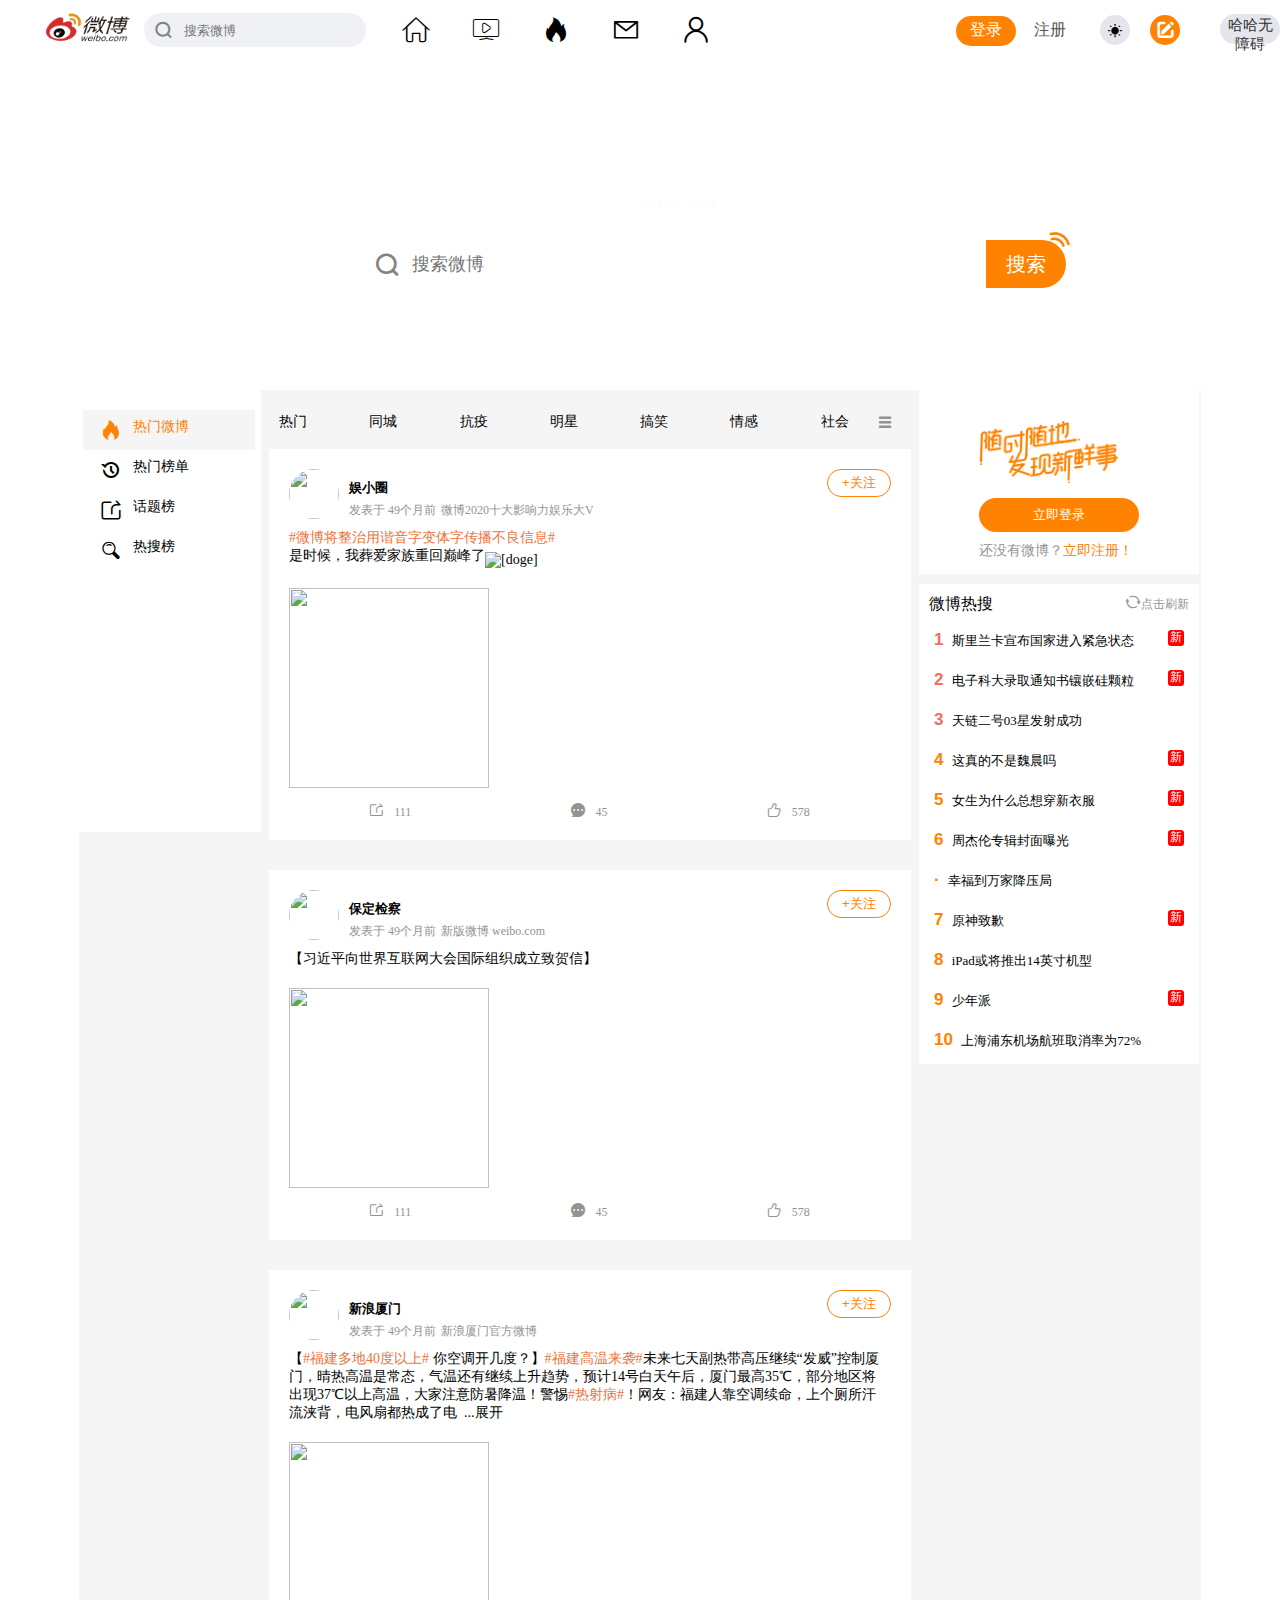
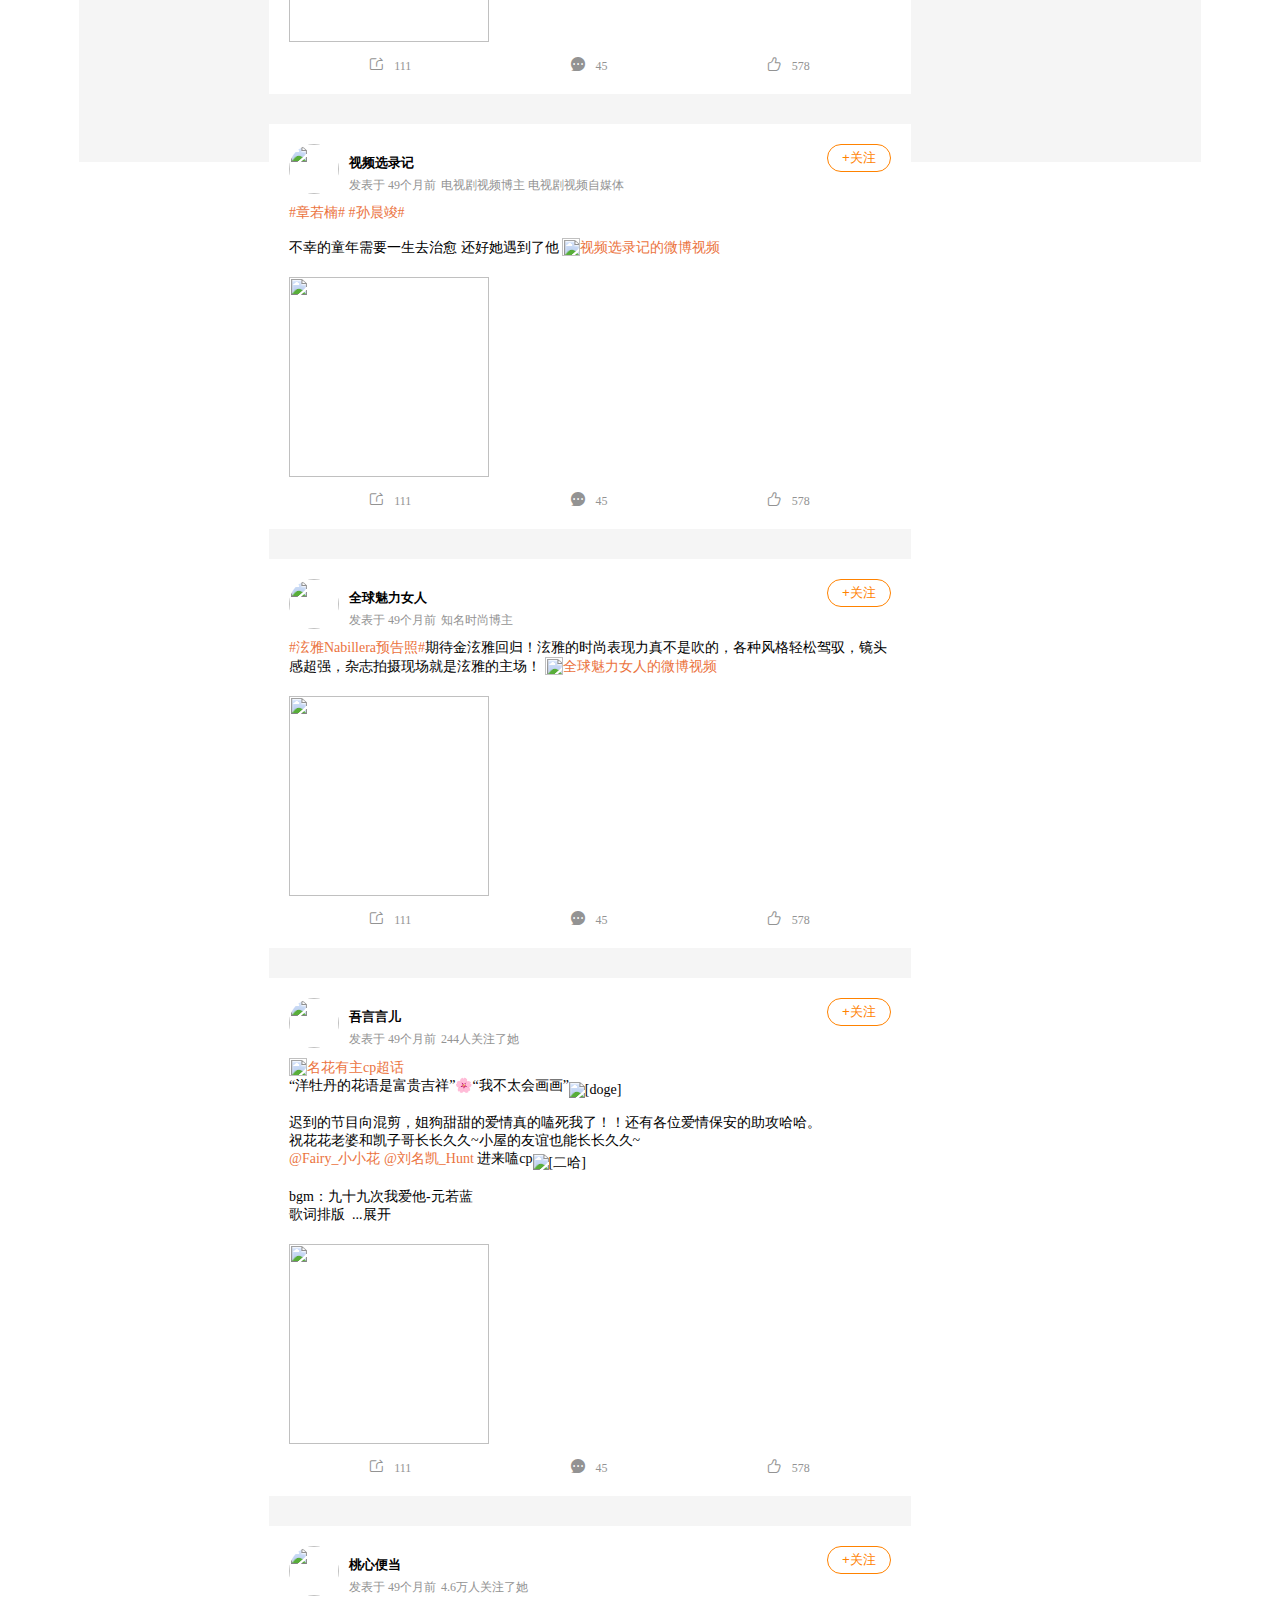
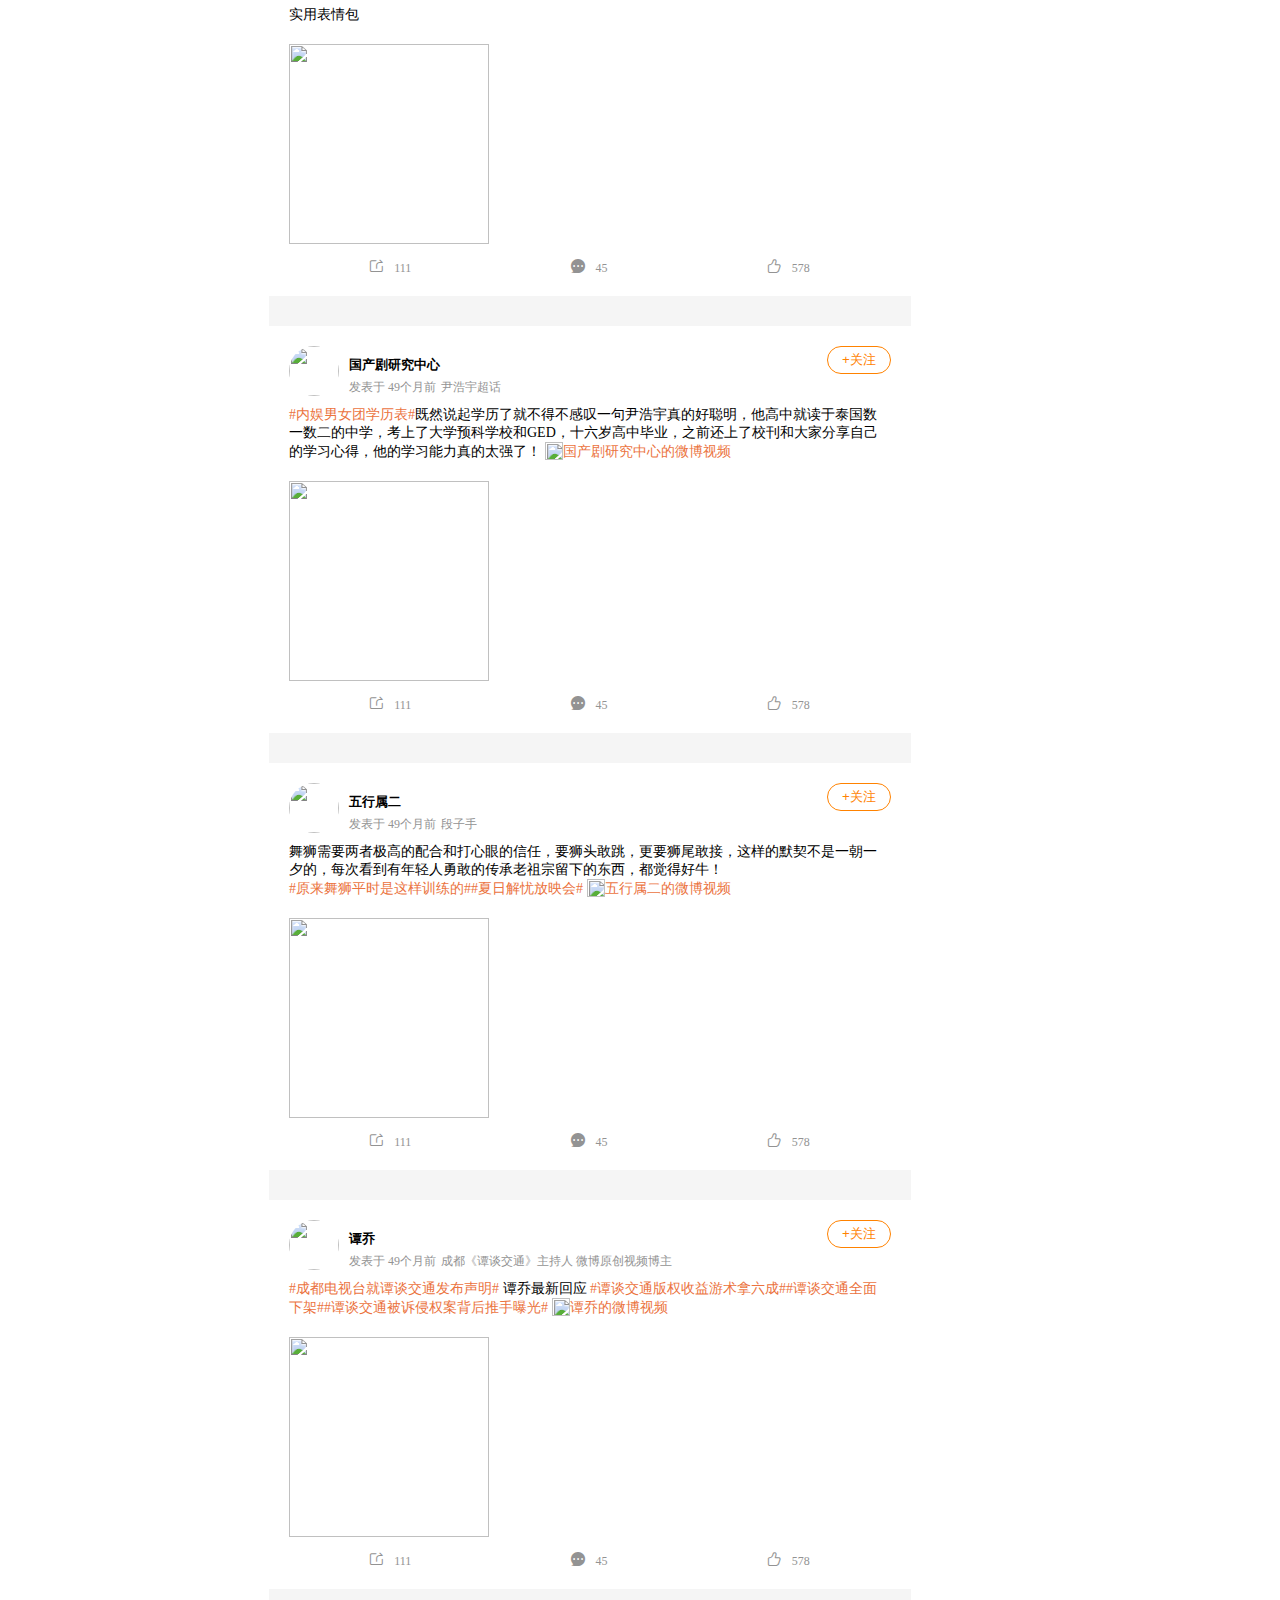
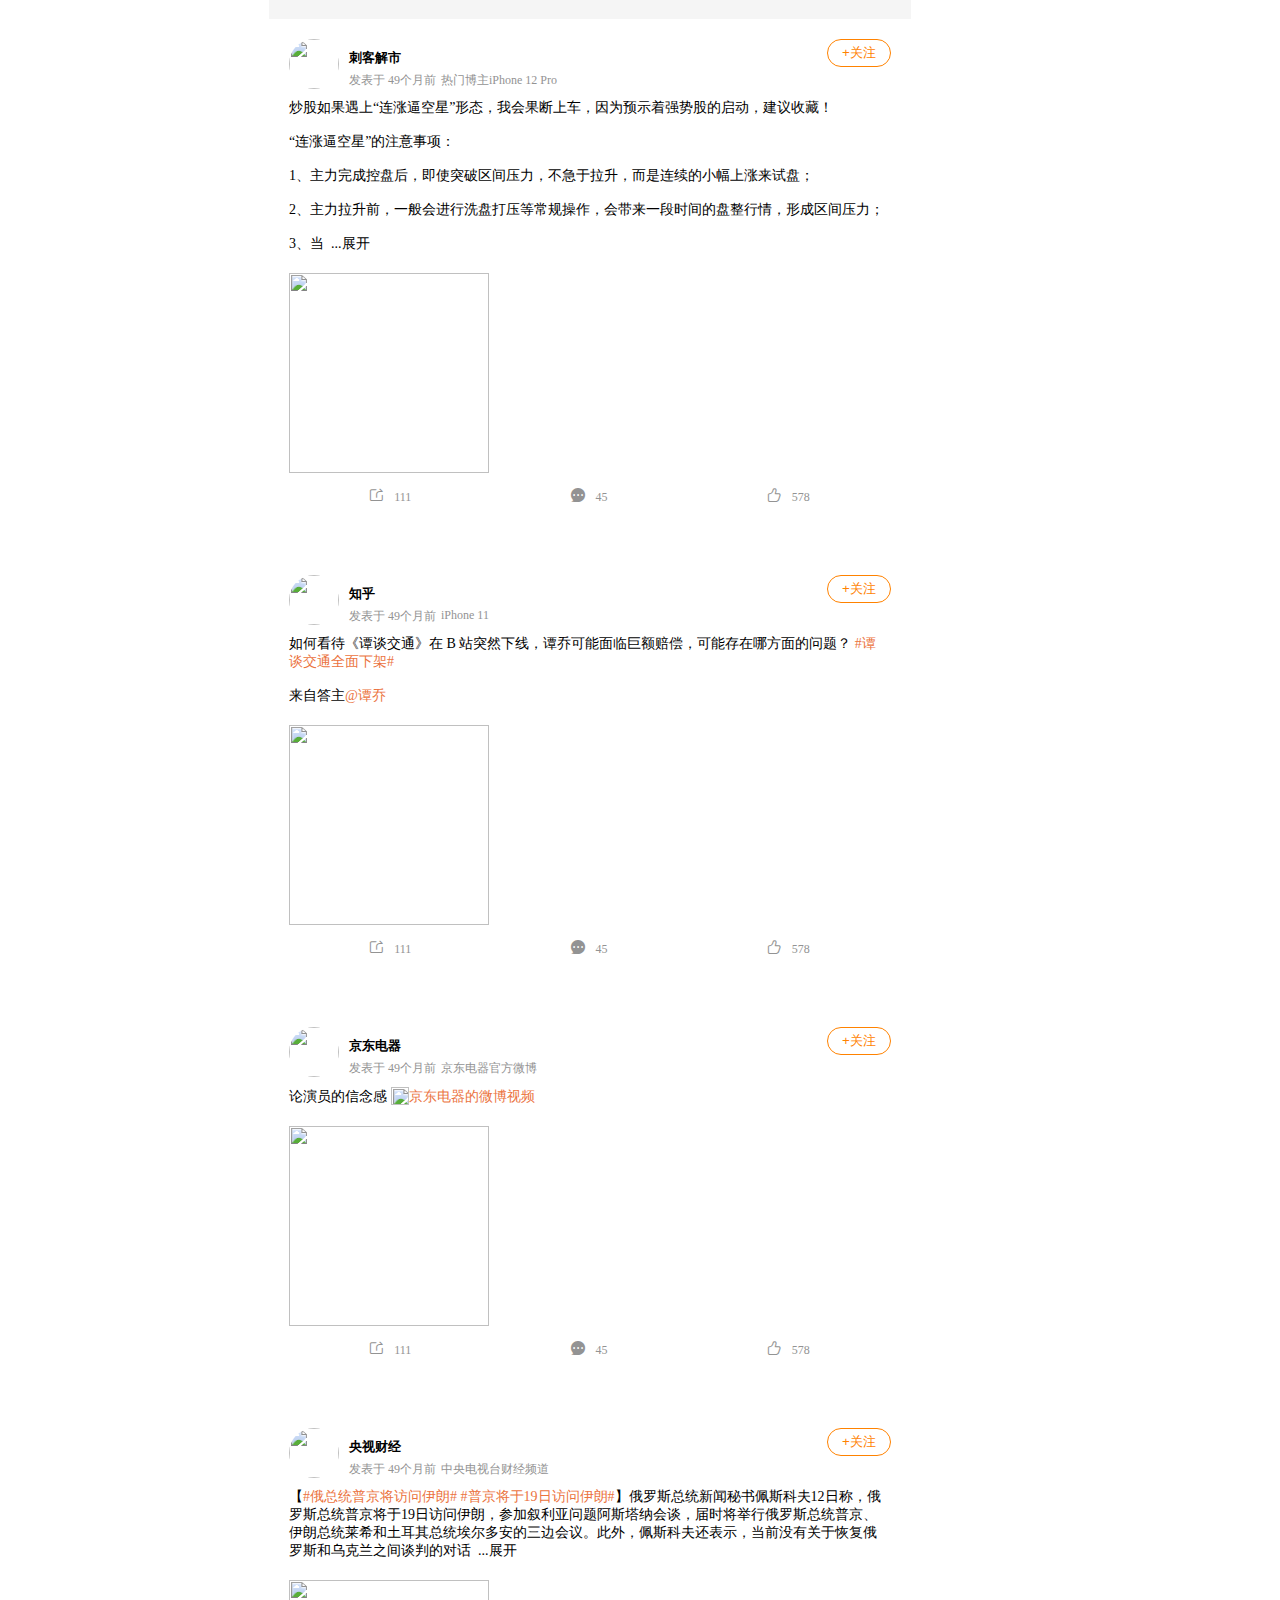
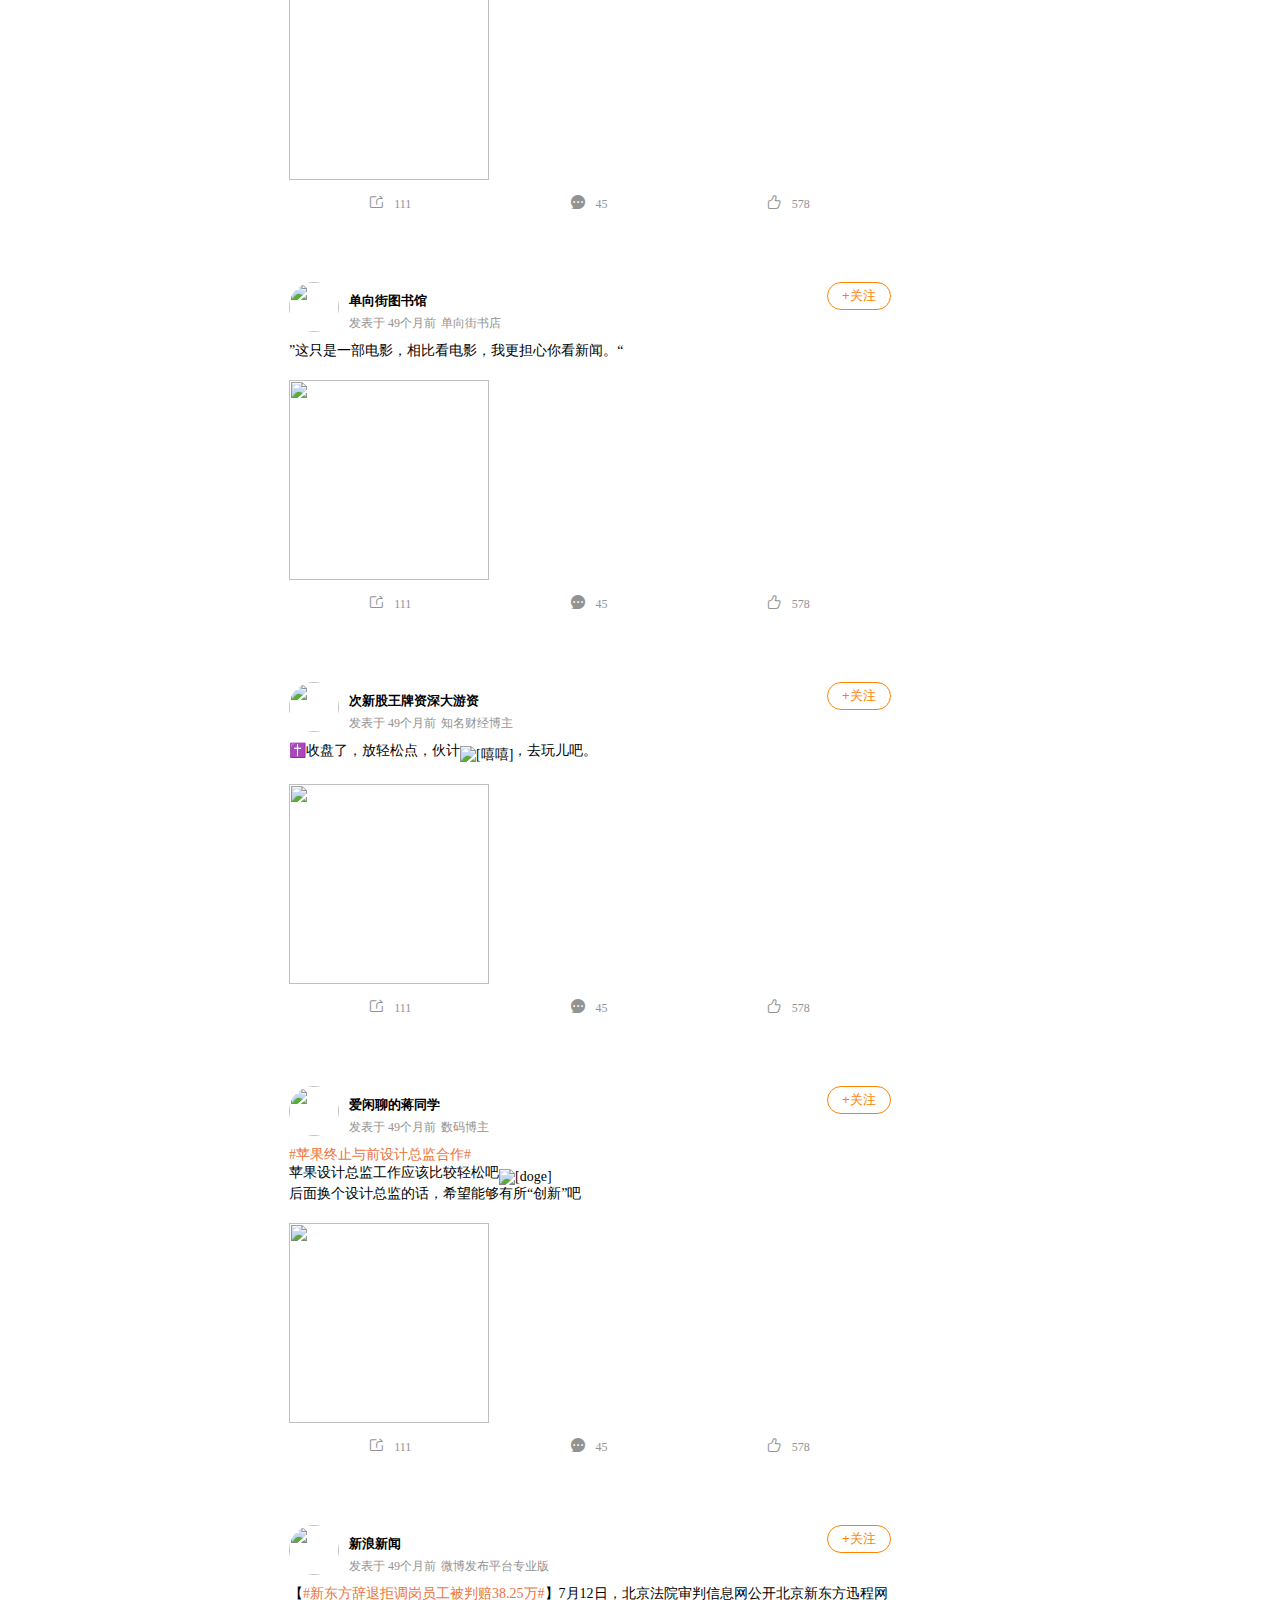
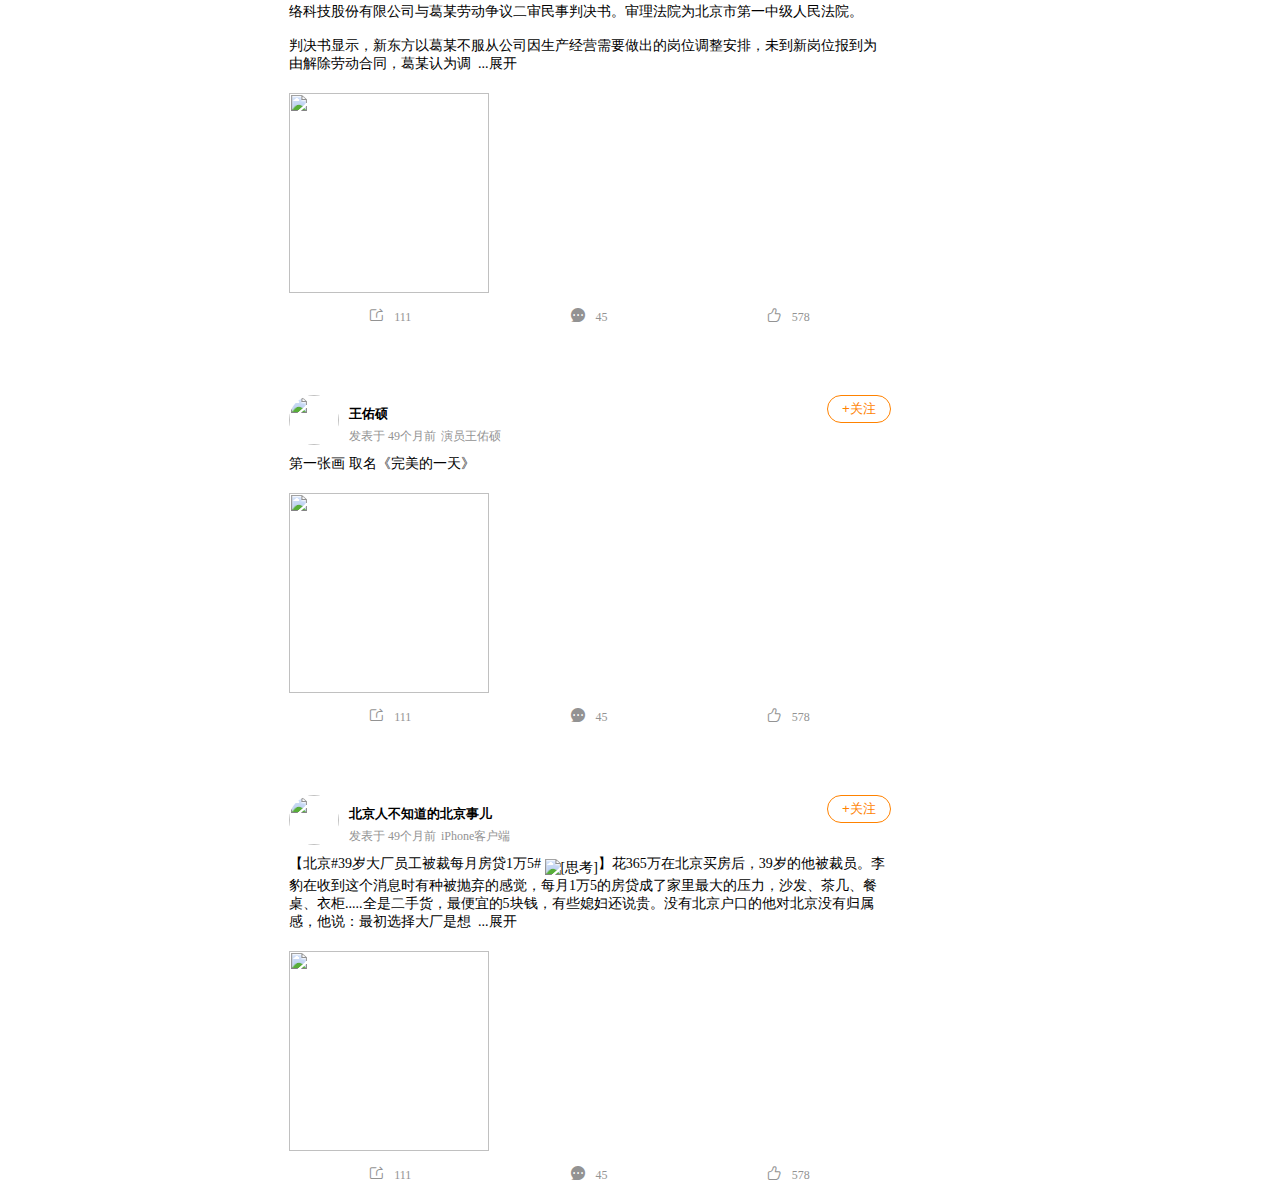
==== commit 1c4cb4b8: "修改首页" ====
--- a/index.html
+++ b/index.html
@@ -5,7 +5,7 @@
     <meta charset="UTF-8">
     <meta http-equiv="X-UA-Compatible" content="IE=edge">
     <meta name="viewport" content="width=device-width, initial-scale=1.0">
-    <title>Document</title>
+    <title>hello</title>
     <link rel="stylesheet" href="./css/index.css">
     <link rel="stylesheet" href="./iconfont/font_3520881_inl55x8ua5b/iconfont.css">
 </head>
@@ -33,7 +33,7 @@
                 <span class="iconfont">&#xe6ee;</span>
                 <span class="iconfont zhuti">&#xe602;</span>
             </div>
-            <button class="nobtn">无障碍</button>
+            <button class="nobtn">哈哈无障碍</button>
 
         </div>
         <div class="white"></div>
